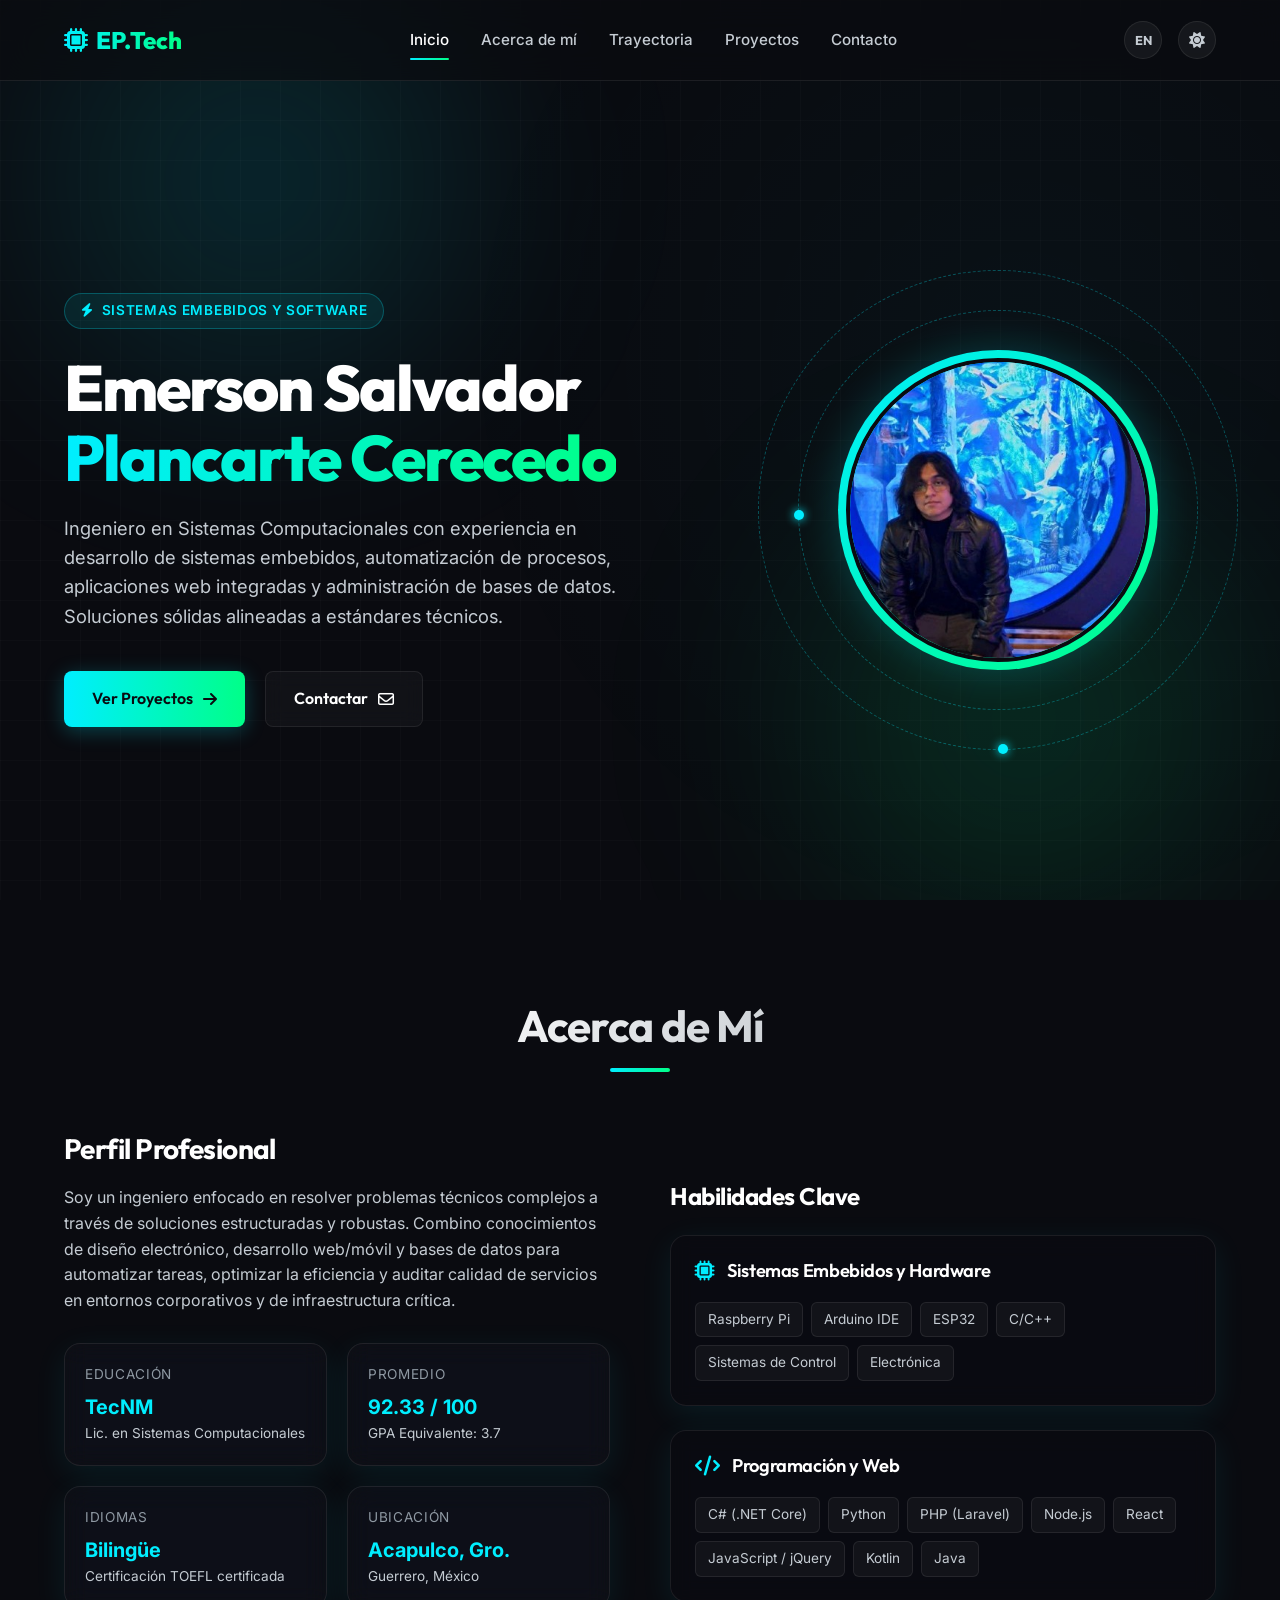
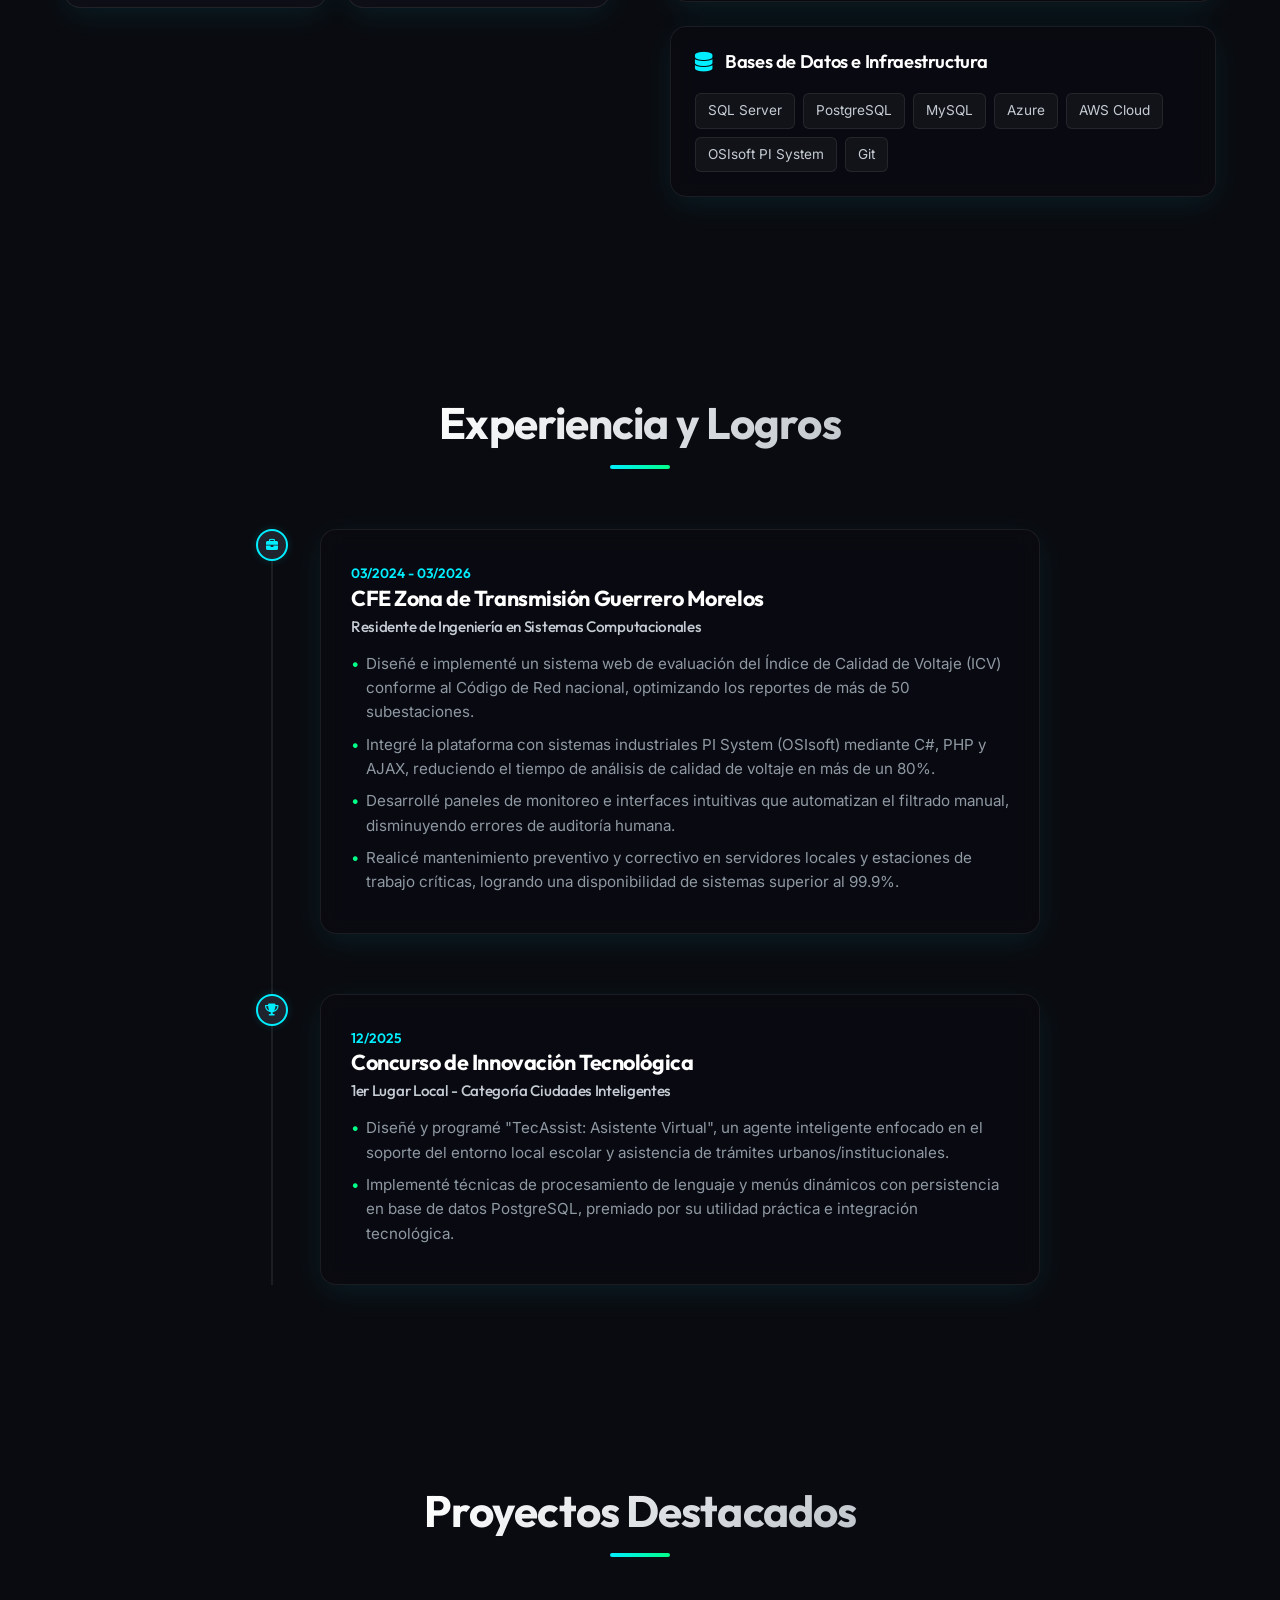
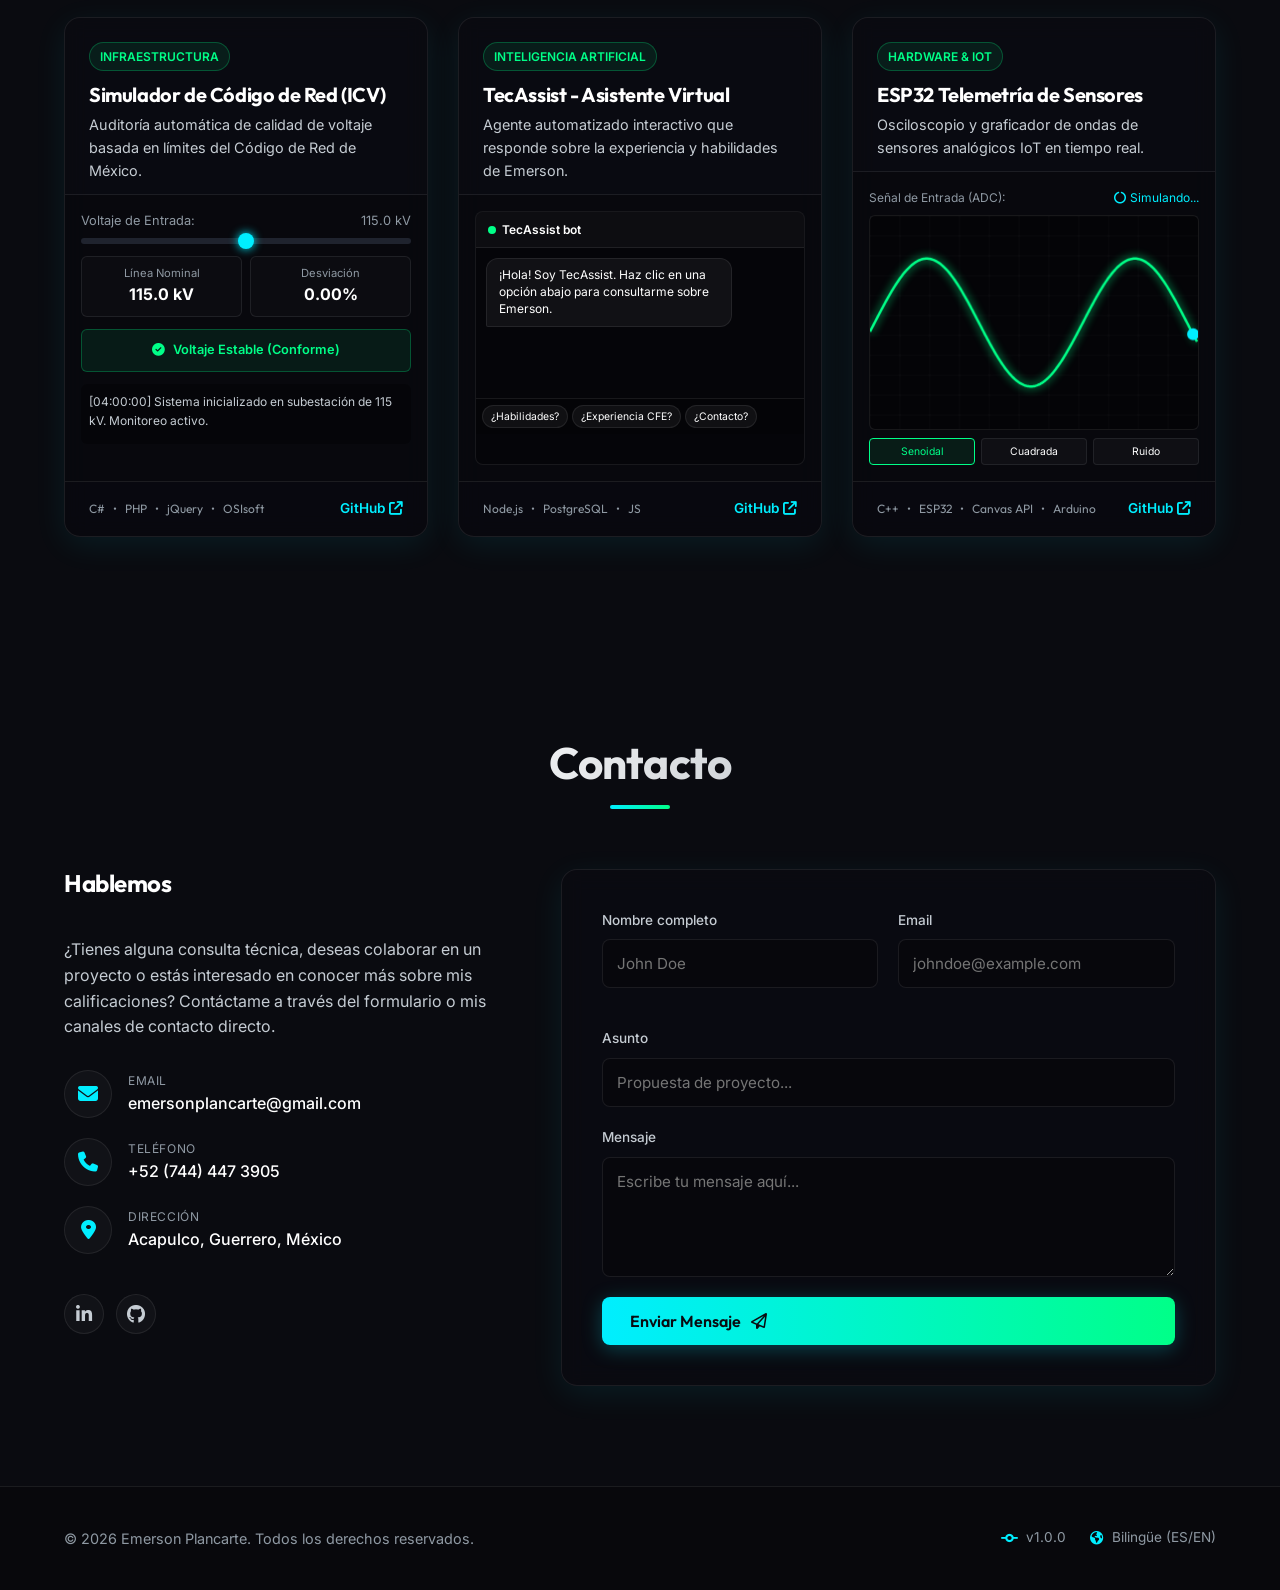
==== index.html @ 91cf7719 "Initial commit via Netlify [skip ci]" ====
<!DOCTYPE html>
<html lang="es" data-theme="dark">
<head>
  <meta charset="UTF-8">
  <meta name="viewport" content="width=device-width, initial-scale=1.0">
  <meta name="description" content="Portafolio Profesional de Emerson Salvador Plancarte Cerecedo - Ingeniero en Sistemas Computacionales y Especialista en Sistemas Embebidos y Desarrollo de Software.">
  <title>Emerson Plancarte | Ingeniero de Software y Sistemas Embebidos</title>
  
  <!-- CSS Stylesheets -->
  <link rel="stylesheet" href="style.css">
  
  <!-- FontAwesome Icons -->
  <link rel="stylesheet" href="https://cdnjs.cloudflare.com/ajax/libs/font-awesome/6.4.0/css/all.min.css">
</head>
<body>

  <!-- Ambient backgrounds -->
  <div class="bg-grid-overlay"></div>
  <div class="bg-ambient-glow"></div>

  <!-- Header Navigation -->
  <header class="header">
    <div class="container nav-container">
      <a href="#" class="logo">
        <i class="fa-solid fa-microchip"></i>
        <span>EP.Tech</span>
      </a>
      
      <nav class="nav-menu" id="navMenu">
        <a href="#hero" class="nav-link active" data-translate-key="nav_home">Inicio</a>
        <a href="#about" class="nav-link" data-translate-key="nav_about">Acerca de mí</a>
        <a href="#experience" class="nav-link" data-translate-key="nav_experience">Trayectoria</a>
        <a href="#portfolio" class="nav-link" data-translate-key="nav_portfolio">Proyectos</a>
        <a href="#contact" class="nav-link" data-translate-key="nav_contact">Contacto</a>
      </nav>
      
      <div class="nav-actions">
        <button class="lang-btn" id="langToggle" title="Cambiar Idioma">EN</button>
        <button class="theme-btn" id="themeToggle" title="Cambiar Tema">
          <i class="fa-solid fa-sun"></i>
        </button>
        <div class="menu-toggle" id="menuToggle">
          <i class="fa-solid fa-bars"></i>
        </div>
      </div>
    </div>
  </header>

  <!-- Hero Section -->
  <section class="hero" id="hero">
    <div class="container">
      <div class="hero-grid">
        <div class="hero-info reveal">
          <div class="hero-tag">
            <i class="fa-solid fa-bolt"></i>
            <span data-translate-key="hero_tag">Sistemas Embebidos y Software</span>
          </div>
          <h1 class="hero-title">
            <span data-translate-key="hero_title_1">Diseñando Soluciones</span><br>
            <span class="accent-text" data-translate-key="hero_title_2">Tecnológicas de Calidad</span>
          </h1>
          <p class="hero-description" data-translate-key="hero_desc">
            Ingeniero en Sistemas Computacionales con experiencia en desarrollo de sistemas embebidos, automatización de procesos, aplicaciones web integradas y administración de bases de datos. Soluciones sólidas alineadas a estándares técnicos.
          </p>
          <div class="hero-buttons">
            <a href="#portfolio" class="btn btn-primary">
              <span data-translate-key="btn_portfolio">Ver Proyectos</span>
              <i class="fa-solid fa-arrow-right"></i>
            </a>
            <a href="#contact" class="btn btn-secondary">
              <span data-translate-key="btn_contact">Contactar</span>
              <i class="fa-regular fa-envelope"></i>
            </a>
          </div>
        </div>
        
        <div class="hero-graphic reveal">
          <div class="orbit-ring orbit-ring-1">
            <div class="orbit-node node-1"></div>
          </div>
          <div class="orbit-ring orbit-ring-2">
            <div class="orbit-node node-2"></div>
          </div>
          <div class="avatar-frame">
            <img src="assets/engineer_avatar.png" alt="Emerson Salvador Plancarte Cerecedo" class="avatar-img">
          </div>
        </div>
      </div>
    </div>
  </section>

  <!-- About Me Section -->
  <section class="section" id="about">
    <div class="container">
      <h2 class="section-title reveal" data-translate-key="about_title">Acerca de Mí</h2>
      
      <div class="about-grid">
        <div class="reveal">
          <h3 class="about-intro-title" data-translate-key="about_intro">Perfil Profesional</h3>
          <p class="about-intro-text" data-translate-key="about_desc">
            Soy un ingeniero enfocado en resolver problemas técnicos complejos a través de soluciones estructuradas y robustas. Combino conocimientos de diseño electrónico, desarrollo web/móvil y bases de datos para automatizar tareas, optimizar la eficiencia y auditar calidad de servicios en entornos corporativos y de infraestructura crítica.
          </p>
          
          <div class="credentials-grid">
            <div class="credential-card glass-card">
              <div class="credential-title" data-translate-key="cred_lbl_edu">Educación</div>
              <div class="credential-value">TecNM</div>
              <div class="credential-subtitle" data-translate-key="cred_edu_sub">Lic. en Sistemas Computacionales</div>
            </div>
            
            <div class="credential-card glass-card">
              <div class="credential-title" data-translate-key="cred_lbl_gpa">Promedio</div>
              <div class="credential-value">92.33 / 100</div>
              <div class="credential-subtitle" data-translate-key="cred_gpa_sub">GPA Equivalente: 3.7</div>
            </div>
            
            <div class="credential-card glass-card">
              <div class="credential-title" data-translate-key="cred_lbl_lang">Idiomas</div>
              <div class="credential-value" data-translate-key="cred_lang_val">Bilingüe</div>
              <div class="credential-subtitle" data-translate-key="cred_lang_sub">Certificación TOEFL certificada</div>
            </div>
            
            <div class="credential-card glass-card">
              <div class="credential-title" data-translate-key="cred_lbl_loc">Ubicación</div>
              <div class="credential-value">Acapulco, Gro.</div>
              <div class="credential-subtitle" data-translate-key="cred_loc_sub">Guerrero, México</div>
            </div>
          </div>
        </div>
        
        <div class="reveal skills-container">
          <h3 class="skills-title" data-translate-key="skills_header">Habilidades Clave</h3>
          <div class="skills-category-group">
            
            <!-- Skill Card 1: Hardware & Embedded -->
            <div class="skills-card glass-card">
              <div class="skills-card-header">
                <i class="fa-solid fa-microchip"></i>
                <h4 class="skills-card-title" data-translate-key="skills_cat_embedded">Sistemas Embebidos y Hardware</h4>
              </div>
              <div class="skills-list">
                <span class="skills-tag">Raspberry Pi</span>
                <span class="skills-tag">Arduino IDE</span>
                <span class="skills-tag">ESP32</span>
                <span class="skills-tag">C/C++</span>
                <span class="skills-tag">Sistemas de Control</span>
                <span class="skills-tag">Electrónica</span>
              </div>
            </div>

            <!-- Skill Card 2: Software & Web Development -->
            <div class="skills-card glass-card">
              <div class="skills-card-header">
                <i class="fa-solid fa-code"></i>
                <h4 class="skills-card-title" data-translate-key="skills_cat_software">Programación y Web</h4>
              </div>
              <div class="skills-list">
                <span class="skills-tag">C# (.NET Core)</span>
                <span class="skills-tag">Python</span>
                <span class="skills-tag">PHP (Laravel)</span>
                <span class="skills-tag">Node.js</span>
                <span class="skills-tag">React</span>
                <span class="skills-tag">JavaScript / jQuery</span>
                <span class="skills-tag">Kotlin</span>
                <span class="skills-tag">Java</span>
              </div>
            </div>

            <!-- Skill Card 3: Databases & Cloud -->
            <div class="skills-card glass-card">
              <div class="skills-card-header">
                <i class="fa-solid fa-database"></i>
                <h4 class="skills-card-title" data-translate-key="skills_cat_data">Bases de Datos e Infraestructura</h4>
              </div>
              <div class="skills-list">
                <span class="skills-tag">SQL Server</span>
                <span class="skills-tag">PostgreSQL</span>
                <span class="skills-tag">MySQL</span>
                <span class="skills-tag">Azure</span>
                <span class="skills-tag">AWS Cloud</span>
                <span class="skills-tag">OSIsoft PI System</span>
                <span class="skills-tag">Git</span>
              </div>
            </div>

          </div>
        </div>
      </div>
    </div>
  </section>

  <!-- Experience & Achievements Section -->
  <section class="section" id="experience">
    <div class="container">
      <h2 class="section-title reveal" data-translate-key="experience_title">Experiencia y Logros</h2>
      
      <div class="timeline">
        
        <!-- Timeline Item 1: CFE Residence -->
        <div class="timeline-item reveal">
          <div class="timeline-badge">
            <i class="fa-solid fa-briefcase"></i>
          </div>
          <div class="timeline-card glass-card">
            <span class="timeline-date">03/2024 - 03/2026</span>
            <h3 class="timeline-title" data-translate-key="exp1_company">CFE Zona de Transmisión Guerrero Morelos</h3>
            <h4 class="timeline-subtitle" data-translate-key="exp1_role">Residente de Ingeniería en Sistemas Computacionales</h4>
            <ul class="timeline-desc">
              <li data-translate-key="exp1_point1">Diseñé e implementé un sistema web de evaluación del Índice de Calidad de Voltaje (ICV) conforme al Código de Red nacional, optimizando los reportes de más de 50 subestaciones.</li>
              <li data-translate-key="exp1_point2">Integré la plataforma con sistemas industriales PI System (OSIsoft) mediante C#, PHP y AJAX, reduciendo el tiempo de análisis de calidad de voltaje en más de un 80%.</li>
              <li data-translate-key="exp1_point3">Desarrollé paneles de monitoreo e interfaces intuitivas que automatizan el filtrado manual, disminuyendo errores de auditoría humana.</li>
              <li data-translate-key="exp1_point4">Realicé mantenimiento preventivo y correctivo en servidores locales y estaciones de trabajo críticas, logrando una disponibilidad de sistemas superior al 99.9%.</li>
            </ul>
          </div>
        </div>

        <!-- Timeline Item 2: Contest Award -->
        <div class="timeline-item reveal">
          <div class="timeline-badge">
            <i class="fa-solid fa-trophy"></i>
          </div>
          <div class="timeline-card glass-card">
            <span class="timeline-date">12/2025</span>
            <h3 class="timeline-title" data-translate-key="exp2_company">Concurso de Innovación Tecnológica</h3>
            <h4 class="timeline-subtitle" data-translate-key="exp2_role">1er Lugar Local - Categoría Ciudades Inteligentes</h4>
            <ul class="timeline-desc">
              <li data-translate-key="exp2_point1">Diseñé y programé "TecAssist: Asistente Virtual", un agente inteligente enfocado en el soporte del entorno local escolar y asistencia de trámites urbanos/institucionales.</li>
              <li data-translate-key="exp2_point2">Implementé técnicas de procesamiento de lenguaje y menús dinámicos con persistencia en base de datos PostgreSQL, premiado por su utilidad práctica e integración tecnológica.</li>
            </ul>
          </div>
        </div>
        
      </div>
    </div>
  </section>

  <!-- Portfolio Section -->
  <section class="section" id="portfolio">
    <div class="container">
      <h2 class="section-title reveal" data-translate-key="portfolio_title">Proyectos Destacados</h2>
      
      <div class="portfolio-grid">
        
        <!-- Project 1: ICV Analyzer Simulator -->
        <div class="portfolio-card glass-card reveal">
          <div class="portfolio-card-header">
            <span class="portfolio-badge" data-translate-key="port_badge_system">Infraestructura</span>
            <h3 class="portfolio-card-title" data-translate-key="port1_title">Simulador de Código de Red (ICV)</h3>
            <p class="portfolio-card-desc" data-translate-key="port1_desc">Auditoría automática de calidad de voltaje basada en límites del Código de Red de México.</p>
          </div>
          
          <div class="portfolio-demo-area">
            <!-- JS Widget 1 Inserted Here -->
            <div class="widget-icv">
              <div class="icv-slider-box">
                <div class="icv-slider-header">
                  <span data-translate-key="widget_icv_slider">Voltaje de Entrada:</span>
                  <span id="icvVoltageVal">115.0 kV</span>
                </div>
                <input type="range" min="95" max="135" value="115" step="0.5" class="icv-slider" id="icvVoltageSlider">
              </div>
              <div class="icv-metrics">
                <div class="icv-metric-box">
                  <div class="icv-metric-label" data-translate-key="widget_icv_lbl_nom">Línea Nominal</div>
                  <div class="icv-metric-value">115.0 kV</div>
                </div>
                <div class="icv-metric-box">
                  <div class="icv-metric-label" data-translate-key="widget_icv_lbl_dev">Desviación</div>
                  <div class="icv-metric-value" id="icvDevVal">0.00%</div>
                </div>
              </div>
              <div class="icv-status-indicator status-compliant" id="icvStatus">
                <i class="fa-solid fa-circle-check"></i>
                <span data-translate-key="widget_icv_status_ok">Voltaje Estable (Conforme)</span>
              </div>
              <div class="icv-violations-list" id="icvLog">
                [04:00:00] Sistema inicializado en subestación de 115 kV. Monitoreo activo.
              </div>
            </div>
          </div>
          
          <div class="portfolio-card-footer">
            <div class="portfolio-tech-list">
              <span>C#</span>
              <span>•</span>
              <span>PHP</span>
              <span>•</span>
              <span>jQuery</span>
              <span>•</span>
              <span>OSIsoft</span>
            </div>
            <a href="https://github.com/Emerson3101" target="_blank" class="portfolio-link">
              <span>GitHub</span>
              <i class="fa-solid fa-arrow-up-right-from-square"></i>
            </a>
          </div>
        </div>

        <!-- Project 2: TecAssist Chat Assistant -->
        <div class="portfolio-card glass-card reveal">
          <div class="portfolio-card-header">
            <span class="portfolio-badge" data-translate-key="port_badge_ai">Inteligencia Artificial</span>
            <h3 class="portfolio-card-title" data-translate-key="port2_title">TecAssist - Asistente Virtual</h3>
            <p class="portfolio-card-desc" data-translate-key="port2_desc">Agente automatizado interactivo que responde sobre la experiencia y habilidades de Emerson.</p>
          </div>
          
          <div class="portfolio-demo-area">
            <!-- JS Widget 2 Inserted Here -->
            <div class="widget-chat">
              <div class="chat-header">
                <div class="chat-dot"></div>
                <span>TecAssist bot</span>
              </div>
              <div class="chat-messages" id="chatMessages">
                <div class="chat-msg chat-msg-bot">
                  ¡Hola! Soy TecAssist. Haz clic en una opción abajo para consultarme sobre Emerson.
                </div>
              </div>
              <div class="chat-options">
                <button class="chat-option-btn" data-chat-action="skills" data-translate-key="widget_chat_opt1">¿Habilidades?</button>
                <button class="chat-option-btn" data-chat-action="experience" data-translate-key="widget_chat_opt2">¿Experiencia CFE?</button>
                <button class="chat-option-btn" data-chat-action="contact" data-translate-key="widget_chat_opt3">¿Contacto?</button>
              </div>
            </div>
          </div>
          
          <div class="portfolio-card-footer">
            <div class="portfolio-tech-list">
              <span>Node.js</span>
              <span>•</span>
              <span>PostgreSQL</span>
              <span>•</span>
              <span>JS</span>
            </div>
            <a href="https://github.com/Emerson3101" target="_blank" class="portfolio-link">
              <span>GitHub</span>
              <i class="fa-solid fa-arrow-up-right-from-square"></i>
            </a>
          </div>
        </div>

        <!-- Project 3: ESP32 IoT Live Telemetry -->
        <div class="portfolio-card glass-card reveal">
          <div class="portfolio-card-header">
            <span class="portfolio-badge" data-translate-key="port_badge_hardware">Hardware & IoT</span>
            <h3 class="portfolio-card-title" data-translate-key="port3_title">ESP32 Telemetría de Sensores</h3>
            <p class="portfolio-card-desc" data-translate-key="port3_desc">Osciloscopio y graficador de ondas de sensores analógicos IoT en tiempo real.</p>
          </div>
          
          <div class="portfolio-demo-area">
            <!-- JS Widget 3 Inserted Here -->
            <div class="widget-telemetry">
              <div class="telemetry-header">
                <span data-translate-key="widget_tele_sensor">Señal de Entrada (ADC):</span>
                <span class="telemetry-status scanning" id="telemetryStatus">
                  <i class="fa-solid fa-circle-notch fa-spin"></i>
                  <span data-translate-key="widget_tele_status">Simulando...</span>
                </span>
              </div>
              <div class="canvas-container">
                <canvas id="telemetryCanvas" class="telemetry-canvas"></canvas>
              </div>
              <div class="telemetry-controls">
                <button class="telemetry-btn active" data-wave="sine" data-translate-key="widget_tele_sine">Senoidal</button>
                <button class="telemetry-btn" data-wave="square" data-translate-key="widget_tele_square">Cuadrada</button>
                <button class="telemetry-btn" data-wave="random" data-translate-key="widget_tele_noisy">Ruido</button>
              </div>
            </div>
          </div>
          
          <div class="portfolio-card-footer">
            <div class="portfolio-tech-list">
              <span>C++</span>
              <span>•</span>
              <span>ESP32</span>
              <span>•</span>
              <span>Canvas API</span>
              <span>•</span>
              <span>Arduino</span>
            </div>
            <a href="https://github.com/Emerson3101" target="_blank" class="portfolio-link">
              <span>GitHub</span>
              <i class="fa-solid fa-arrow-up-right-from-square"></i>
            </a>
          </div>
        </div>

      </div>
    </div>
  </section>

  <!-- Contact Section -->
  <section class="section" id="contact">
    <div class="container">
      <h2 class="section-title reveal" data-translate-key="contact_title">Contacto</h2>
      
      <div class="contact-grid">
        <div class="contact-info reveal">
          <h3 class="contact-info-title" data-translate-key="contact_subtitle">Hablemos</h3>
          <p class="contact-info-text" data-translate-key="contact_desc">
            ¿Tienes alguna consulta técnica, deseas colaborar en un proyecto o estás interesado en conocer más sobre mis calificaciones? Contáctame a través del formulario o mis canales de contacto directo.
          </p>
          
          <div class="contact-details">
            <div class="contact-item">
              <div class="contact-icon">
                <i class="fa-solid fa-envelope"></i>
              </div>
              <div class="contact-content">
                <span class="contact-label">Email</span>
                <a href="mailto:emersonplancarte@gmail.com" class="contact-value">emersonplancarte@gmail.com</a>
              </div>
            </div>
            
            <div class="contact-item">
              <div class="contact-icon">
                <i class="fa-solid fa-phone"></i>
              </div>
              <div class="contact-content">
                <span class="contact-label" data-translate-key="contact_lbl_phone">Teléfono</span>
                <a href="tel:+527444473905" class="contact-value">+52 (744) 447 3905</a>
              </div>
            </div>

            <div class="contact-item">
              <div class="contact-icon">
                <i class="fa-solid fa-location-dot"></i>
              </div>
              <div class="contact-content">
                <span class="contact-label" data-translate-key="contact_lbl_address">Dirección</span>
                <span class="contact-value">Acapulco, Guerrero, México</span>
              </div>
            </div>
          </div>
          
          <div class="social-links">
            <a href="https://linkedin.com/in/emerson-plancarte" target="_blank" class="social-btn" title="LinkedIn">
              <i class="fa-brands fa-linkedin-in"></i>
            </a>
            <a href="https://github.com/Emerson3101" target="_blank" class="social-btn" title="GitHub">
              <i class="fa-brands fa-github"></i>
            </a>
          </div>
        </div>
        
        <form class="contact-form glass-card reveal" id="contactForm">
          <div class="form-alert" id="formAlert"></div>
          
          <div class="form-group-row">
            <div class="form-group">
              <label for="nameInput" class="form-label" data-translate-key="form_lbl_name">Nombre completo</label>
              <input type="text" id="nameInput" class="form-control" placeholder="John Doe" required>
            </div>
            <div class="form-group">
              <label for="emailInput" class="form-label">Email</label>
              <input type="email" id="emailInput" class="form-control" placeholder="johndoe@example.com" required>
            </div>
          </div>
          
          <div class="form-group">
            <label for="subjectInput" class="form-label" data-translate-key="form_lbl_subject">Asunto</label>
            <input type="text" id="subjectInput" class="form-control" placeholder="Propuesta de proyecto..." required>
          </div>
          
          <div class="form-group">
            <label for="messageInput" class="form-label" data-translate-key="form_lbl_msg">Mensaje</label>
            <textarea id="messageInput" class="form-control" placeholder="Escribe tu mensaje aquí..." required></textarea>
          </div>
          
          <button type="submit" class="btn btn-primary submit-btn">
            <span data-translate-key="form_btn_send">Enviar Mensaje</span>
            <i class="fa-regular fa-paper-plane"></i>
          </button>
        </form>
      </div>
    </div>
  </section>

  <!-- Footer Section -->
  <footer class="footer">
    <div class="container footer-container">
      <div class="footer-copy">
        &copy; 2026 Emerson Plancarte. <span data-translate-key="footer_rights">Todos los derechos reservados.</span>
      </div>
      <div class="footer-stats">
        <div class="footer-stat-item">
          <i class="fa-solid fa-code-commit"></i>
          <span>v1.0.0</span>
        </div>
        <div class="footer-stat-item">
          <i class="fa-solid fa-earth-americas"></i>
          <span data-translate-key="footer_lang">Bilingüe (ES/EN)</span>
        </div>
      </div>
    </div>
  </footer>

  <!-- Core JavaScript -->
  <script src="app.js"></script>
</body>
</html>
---- style.css ----
/*
 * Emerson Plancarte - CSS Design System
 * Dark Cybernetic / Glassmorphism Aesthetic
 */

@import url('https://fonts.googleapis.com/css2?family=Inter:wght@300;400;500;600&family=Outfit:wght@400;500;600;700;800&display=swap');

:root {
  /* HSL Tailored Color Palette */
  --bg-base: hsl(224, 25%, 5%);
  --bg-surface: hsl(224, 22%, 10%);
  --bg-surface-elevated: hsl(224, 20%, 15%);
  
  --primary: hsl(184, 100%, 50%);       /* Electric Cyber Cyan */
  --primary-glow: hsla(184, 100%, 50%, 0.15);
  --secondary: hsl(152, 100%, 50%);     /* Electric Mint Green */
  --secondary-glow: hsla(152, 100%, 50%, 0.15);
  
  --accent: hsl(270, 100%, 60%);        /* Purple Cyber Accent */
  
  --text-primary: hsl(0, 0%, 100%);
  --text-secondary: hsl(210, 14%, 80%);
  --text-muted: hsl(210, 10%, 60%);
  
  --border-glass: hsla(0, 0%, 100%, 0.08);
  --bg-glass: hsla(224, 25%, 5%, 0.7);
  --bg-glass-hover: hsla(224, 25%, 8%, 0.85);
  --shadow-glow: 0 8px 32px 0 rgba(0, 240, 255, 0.08);
  
  --font-heading: 'Outfit', -apple-system, BlinkMacSystemFont, "Segoe UI", Roboto, sans-serif;
  --font-body: 'Inter', -apple-system, BlinkMacSystemFont, "Segoe UI", Roboto, sans-serif;
  
  --transition-fast: 0.2s ease;
  --transition-medium: 0.4s cubic-bezier(0.16, 1, 0.3, 1);
  --transition-slow: 0.8s cubic-bezier(0.16, 1, 0.3, 1);
  
  --border-radius-sm: 8px;
  --border-radius-md: 16px;
  --border-radius-lg: 24px;
}

/* Light Theme overrides (Optional switch) */
[data-theme="light"] {
  --bg-base: hsl(220, 20%, 96%);
  --bg-surface: hsl(0, 0%, 100%);
  --bg-surface-elevated: hsl(220, 20%, 90%);
  
  --primary: hsl(190, 100%, 42%);
  --primary-glow: rgba(0, 168, 204, 0.1);
  --secondary: hsl(150, 100%, 35%);
  --secondary-glow: rgba(0, 204, 126, 0.1);
  
  --text-primary: hsl(224, 25%, 12%);
  --text-secondary: hsl(224, 15%, 30%);
  --text-muted: hsl(224, 10%, 50%);
  
  --border-glass: rgba(0, 0, 0, 0.08);
  --bg-glass: rgba(255, 255, 255, 0.75);
  --bg-glass-hover: rgba(255, 255, 255, 0.9);
  --shadow-glow: 0 8px 32px 0 rgba(0, 168, 204, 0.08);
}

/* Base Reset */
*, *::before, *::after {
  box-sizing: border-box;
  margin: 0;
  padding: 0;
}

html {
  scroll-behavior: smooth;
  font-size: 16px;
  background-color: var(--bg-base);
  color: var(--text-primary);
  font-family: var(--font-body);
  overflow-x: hidden;
}

body {
  min-height: 100vh;
  position: relative;
  line-height: 1.6;
}

h1, h2, h3, h4, h5, h6 {
  font-family: var(--font-heading);
  font-weight: 700;
  line-height: 1.2;
  letter-spacing: -0.02em;
}

a {
  color: inherit;
  text-decoration: none;
  transition: var(--transition-fast);
}

ul {
  list-style: none;
}

button, input, textarea, select {
  font-family: inherit;
  font-size: inherit;
  background: none;
  border: none;
  outline: none;
  color: inherit;
}

/* Custom Scrollbar */
::-webkit-scrollbar {
  width: 10px;
}
::-webkit-scrollbar-track {
  background: var(--bg-base);
}
::-webkit-scrollbar-thumb {
  background: var(--bg-surface-elevated);
  border: 2px solid var(--bg-base);
  border-radius: 5px;
}
::-webkit-scrollbar-thumb:hover {
  background: var(--primary);
}

/* Background Particle & Grid Overlay */
.bg-grid-overlay {
  position: fixed;
  top: 0;
  left: 0;
  width: 100%;
  height: 100%;
  z-index: -2;
  background-image: 
    linear-gradient(to right, rgba(255, 255, 255, 0.02) 1px, transparent 1px),
    linear-gradient(to bottom, rgba(255, 255, 255, 0.02) 1px, transparent 1px);
  background-size: 40px 40px;
  pointer-events: none;
}

.bg-ambient-glow {
  position: fixed;
  top: 0;
  left: 0;
  width: 100%;
  height: 100%;
  z-index: -3;
  overflow: hidden;
  pointer-events: none;
}

.bg-ambient-glow::before {
  content: "";
  position: absolute;
  top: -10%;
  left: -10%;
  width: 60%;
  height: 60%;
  background: radial-gradient(circle, var(--primary-glow) 0%, transparent 70%);
  filter: blur(80px);
  animation: pulse-glow 15s infinite alternate ease-in-out;
}

.bg-ambient-glow::after {
  content: "";
  position: absolute;
  bottom: -10%;
  right: -10%;
  width: 60%;
  height: 60%;
  background: radial-gradient(circle, var(--secondary-glow) 0%, transparent 70%);
  filter: blur(80px);
  animation: pulse-glow 20s infinite alternate-reverse ease-in-out;
}

/* Global Reusable Styles */
.container {
  width: 100%;
  max-width: 1200px;
  margin: 0 auto;
  padding: 0 24px;
}

.section {
  padding: 100px 0;
  position: relative;
}

.section-title {
  font-size: clamp(2rem, 4vw, 2.75rem);
  text-align: center;
  margin-bottom: 60px;
  position: relative;
  background: linear-gradient(135deg, var(--text-primary) 30%, var(--text-muted) 100%);
  -webkit-background-clip: text;
  -webkit-text-fill-color: transparent;
}

.section-title::after {
  content: "";
  display: block;
  width: 60px;
  height: 4px;
  background: linear-gradient(90deg, var(--primary), var(--secondary));
  border-radius: 2px;
  margin: 15px auto 0;
}

/* Buttons */
.btn {
  display: inline-flex;
  align-items: center;
  gap: 10px;
  padding: 14px 28px;
  border-radius: var(--border-radius-sm);
  font-weight: 600;
  cursor: pointer;
  transition: all var(--transition-fast);
  font-family: var(--font-heading);
}

.btn-primary {
  background: linear-gradient(90deg, var(--primary), var(--secondary));
  color: hsl(224, 25%, 5%);
  box-shadow: 0 4px 20px hsla(184, 100%, 50%, 0.25);
}

.btn-primary:hover {
  transform: translateY(-2px);
  box-shadow: 0 6px 24px hsla(184, 100%, 50%, 0.4);
}

.btn-secondary {
  background: rgba(255, 255, 255, 0.03);
  border: 1px solid var(--border-glass);
  color: var(--text-primary);
  backdrop-filter: blur(10px);
}

.btn-secondary:hover {
  background: rgba(255, 255, 255, 0.08);
  border-color: var(--primary);
  transform: translateY(-2px);
}

/* Glass Card */
.glass-card {
  background: var(--bg-glass);
  border: 1px solid var(--border-glass);
  border-radius: var(--border-radius-md);
  box-shadow: var(--shadow-glow);
  backdrop-filter: blur(12px) saturate(180%);
  -webkit-backdrop-filter: blur(12px) saturate(180%);
  transition: border-color var(--transition-medium), transform var(--transition-medium), box-shadow var(--transition-medium);
}

.glass-card:hover {
  border-color: rgba(0, 240, 255, 0.25);
  box-shadow: 0 12px 40px 0 rgba(0, 240, 255, 0.15);
  transform: translateY(-4px);
}

/* Header & Navigation */
.header {
  position: fixed;
  top: 0;
  left: 0;
  width: 100%;
  z-index: 100;
  background: rgba(11, 12, 16, 0.7);
  backdrop-filter: blur(16px);
  -webkit-backdrop-filter: blur(16px);
  border-bottom: 1px solid var(--border-glass);
  transition: background var(--transition-fast), padding var(--transition-fast);
}

.header.scrolled {
  padding: 10px 0;
  background: rgba(11, 12, 16, 0.9);
}

.nav-container {
  display: flex;
  justify-content: space-between;
  align-items: center;
  height: 80px;
}

.logo {
  font-family: var(--font-heading);
  font-size: 1.5rem;
  font-weight: 800;
  background: linear-gradient(90deg, var(--primary), var(--secondary));
  -webkit-background-clip: text;
  -webkit-text-fill-color: transparent;
  display: flex;
  align-items: center;
  gap: 8px;
}

.nav-menu {
  display: flex;
  align-items: center;
  gap: 32px;
}

.nav-link {
  font-size: 0.95rem;
  font-weight: 500;
  color: var(--text-secondary);
  position: relative;
  padding: 8px 0;
}

.nav-link::after {
  content: "";
  position: absolute;
  bottom: 0;
  left: 0;
  width: 0;
  height: 2px;
  background: linear-gradient(90deg, var(--primary), var(--secondary));
  transition: width var(--transition-fast);
  border-radius: 2px;
}

.nav-link:hover, .nav-link.active {
  color: var(--text-primary);
}

.nav-link:hover::after, .nav-link.active::after {
  width: 100%;
}

.nav-actions {
  display: flex;
  align-items: center;
  gap: 16px;
}

.lang-btn, .theme-btn {
  background: rgba(255, 255, 255, 0.05);
  border: 1px solid var(--border-glass);
  width: 38px;
  height: 38px;
  border-radius: 50%;
  display: flex;
  align-items: center;
  justify-content: center;
  cursor: pointer;
  color: var(--text-secondary);
  transition: all var(--transition-fast);
}

.lang-btn {
  font-family: var(--font-heading);
  font-size: 0.8rem;
  font-weight: 700;
  letter-spacing: 0.05em;
  padding-left: 2px; /* Visual alignment */
}

.lang-btn:hover, .theme-btn:hover {
  background: rgba(255, 255, 255, 0.1);
  color: var(--primary);
  border-color: var(--primary);
}

.menu-toggle {
  display: none;
  font-size: 1.5rem;
  cursor: pointer;
  color: var(--text-primary);
}

/* Hero Section */
.hero {
  min-height: 100vh;
  display: flex;
  align-items: center;
  padding-top: 120px;
  position: relative;
  overflow: hidden;
  background: radial-gradient(circle at 80% 40%, rgba(0, 240, 255, 0.03) 0%, transparent 50%),
              url('assets/tech_hero_bg.png') no-repeat center center / cover;
}

.hero-grid {
  display: grid;
  grid-template-columns: 1.2fr 0.8fr;
  gap: 60px;
  align-items: center;
}

.hero-tag {
  display: inline-flex;
  align-items: center;
  gap: 8px;
  background: hsla(184, 100%, 50%, 0.08);
  border: 1px solid hsla(184, 100%, 50%, 0.25);
  color: var(--primary);
  padding: 6px 16px;
  border-radius: 30px;
  font-size: 0.85rem;
  font-weight: 600;
  letter-spacing: 0.05em;
  text-transform: uppercase;
  margin-bottom: 24px;
}

.hero-tag i {
  animation: pulse-glow 2s infinite ease-in-out;
}

.hero-title {
  font-size: clamp(2.5rem, 5vw, 4.5rem);
  font-weight: 800;
  line-height: 1.1;
  margin-bottom: 20px;
  letter-spacing: -0.03em;
}

.hero-title span.accent-text {
  background: linear-gradient(90deg, var(--primary), var(--secondary));
  -webkit-background-clip: text;
  -webkit-text-fill-color: transparent;
}

.hero-description {
  font-size: clamp(1rem, 2vw, 1.15rem);
  color: var(--text-secondary);
  margin-bottom: 40px;
  max-width: 600px;
}

.hero-buttons {
  display: flex;
  gap: 20px;
}

.hero-graphic {
  position: relative;
  display: flex;
  justify-content: center;
  align-items: center;
}

.avatar-frame {
  position: relative;
  width: 320px;
  height: 320px;
  border-radius: 50%;
  padding: 8px;
  background: linear-gradient(135deg, var(--primary), var(--secondary));
  box-shadow: 0 0 40px hsla(184, 100%, 50%, 0.2);
  animation: float 6s infinite ease-in-out;
}

.avatar-img {
  width: 100%;
  height: 100%;
  border-radius: 50%;
  object-fit: cover;
  background: var(--bg-surface);
  border: 4px solid var(--bg-base);
}

.orbit-ring {
  position: absolute;
  border: 1px dashed rgba(0, 240, 255, 0.3);
  border-radius: 50%;
  animation: rotate 20s linear infinite;
  pointer-events: none;
}

.orbit-ring-1 {
  width: 400px;
  height: 400px;
}

.orbit-ring-2 {
  width: 480px;
  height: 480px;
  animation-duration: 30s;
  animation-direction: reverse;
}

.orbit-node {
  position: absolute;
  width: 10px;
  height: 10px;
  background: var(--primary);
  border-radius: 50%;
  box-shadow: 0 0 10px var(--primary);
}

.node-1 { top: 50%; left: -5px; }
.node-2 { bottom: -5px; left: 50%; }

/* About Me / Timeline & Credentials */
.about-grid {
  display: grid;
  grid-template-columns: 1fr 1fr;
  gap: 60px;
}

.about-intro-title {
  font-size: 1.75rem;
  margin-bottom: 20px;
  color: var(--text-primary);
}

.about-intro-text {
  color: var(--text-secondary);
  margin-bottom: 24px;
}

.credentials-grid {
  display: grid;
  grid-template-columns: 1fr 1fr;
  gap: 20px;
  margin-top: 30px;
}

.credential-card {
  padding: 20px;
  border-radius: var(--border-radius-md);
  border: 1px solid var(--border-glass);
  background: rgba(255, 255, 255, 0.02);
}

.credential-title {
  font-size: 0.85rem;
  color: var(--text-muted);
  text-transform: uppercase;
  letter-spacing: 0.05em;
  margin-bottom: 5px;
}

.credential-value {
  font-size: 1.25rem;
  font-weight: 700;
  color: var(--primary);
}

.credential-subtitle {
  font-size: 0.85rem;
  color: var(--text-secondary);
}

/* Skills Tree / Categories */
.skills-container {
  margin-top: 50px;
}

.skills-title {
  font-size: 1.5rem;
  margin-bottom: 24px;
}

.skills-category-group {
  display: grid;
  grid-template-columns: repeat(auto-fit, minmax(280px, 1fr));
  gap: 24px;
}

.skills-card {
  padding: 24px;
}

.skills-card-header {
  display: flex;
  align-items: center;
  gap: 12px;
  margin-bottom: 20px;
}

.skills-card-header i {
  font-size: 1.25rem;
  color: var(--primary);
}

.skills-card-title {
  font-size: 1.15rem;
  font-weight: 600;
}

.skills-list {
  display: flex;
  flex-wrap: wrap;
  gap: 8px;
}

.skills-tag {
  background: rgba(255, 255, 255, 0.04);
  border: 1px solid var(--border-glass);
  color: var(--text-secondary);
  padding: 6px 12px;
  border-radius: 6px;
  font-size: 0.85rem;
  transition: all var(--transition-fast);
}

.skills-tag:hover {
  background: rgba(0, 240, 255, 0.08);
  border-color: var(--primary);
  color: var(--primary);
}

/* Experience / Achievements */
.timeline {
  max-width: 800px;
  margin: 0 auto;
  position: relative;
}

.timeline::before {
  content: "";
  position: absolute;
  left: 31px;
  top: 0;
  height: 100%;
  width: 2px;
  background: var(--border-glass);
}

.timeline-item {
  position: relative;
  padding-left: 80px;
  margin-bottom: 60px;
}

.timeline-item:last-child {
  margin-bottom: 0;
}

.timeline-badge {
  position: absolute;
  left: 16px;
  top: 0;
  width: 32px;
  height: 32px;
  border-radius: 50%;
  background: var(--bg-surface-elevated);
  border: 2px solid var(--primary);
  box-shadow: 0 0 10px var(--primary-glow);
  display: flex;
  align-items: center;
  justify-content: center;
  z-index: 2;
}

.timeline-badge i {
  font-size: 0.75rem;
  color: var(--primary);
}

.timeline-card {
  padding: 30px;
}

.timeline-date {
  font-size: 0.85rem;
  color: var(--primary);
  font-family: var(--font-heading);
  font-weight: 600;
  margin-bottom: 8px;
}

.timeline-title {
  font-size: 1.35rem;
  margin-bottom: 6px;
}

.timeline-subtitle {
  font-size: 0.95rem;
  color: var(--text-secondary);
  margin-bottom: 16px;
  font-weight: 500;
}

.timeline-desc {
  color: var(--text-muted);
  font-size: 0.95rem;
}

.timeline-desc li {
  margin-bottom: 8px;
  position: relative;
  padding-left: 15px;
}

.timeline-desc li::before {
  content: "•";
  position: absolute;
  left: 0;
  color: var(--secondary);
}

/* Portfolio Section / Grid */
.portfolio-grid {
  display: grid;
  grid-template-columns: repeat(auto-fit, minmax(320px, 1fr));
  gap: 30px;
  margin-top: 40px;
}

.portfolio-card {
  display: flex;
  flex-direction: column;
  height: 520px;
  overflow: hidden;
}

.portfolio-card-header {
  padding: 24px 24px 12px;
  border-bottom: 1px solid var(--border-glass);
}

.portfolio-badge {
  display: inline-block;
  background: rgba(0, 255, 135, 0.08);
  border: 1px solid rgba(0, 255, 135, 0.25);
  color: var(--secondary);
  padding: 4px 10px;
  border-radius: 30px;
  font-size: 0.75rem;
  font-weight: 600;
  text-transform: uppercase;
  margin-bottom: 12px;
}

.portfolio-card-title {
  font-size: 1.25rem;
  margin-bottom: 6px;
}

.portfolio-card-desc {
  font-size: 0.9rem;
  color: var(--text-secondary);
}

/* Portfolio Simulator Workspace Area */
.portfolio-demo-area {
  flex-grow: 1;
  background: rgba(0, 0, 0, 0.2);
  position: relative;
  overflow: hidden;
  display: flex;
  flex-direction: column;
  justify-content: center;
  align-items: center;
  padding: 16px;
  border-bottom: 1px solid var(--border-glass);
}

.portfolio-card-footer {
  padding: 16px 24px;
  display: flex;
  justify-content: space-between;
  align-items: center;
  background: rgba(0, 0, 0, 0.1);
}

.portfolio-tech-list {
  display: flex;
  gap: 8px;
}

.portfolio-tech-list span {
  font-size: 0.75rem;
  color: var(--text-muted);
  font-family: var(--font-heading);
}

.portfolio-link {
  font-size: 0.85rem;
  font-weight: 600;
  color: var(--primary);
  display: flex;
  align-items: center;
  gap: 4px;
}

.portfolio-link:hover {
  color: var(--secondary);
}

/* --- Interactive Widget 1: ICV Analyzer Simulator --- */
.widget-icv {
  width: 100%;
  height: 100%;
  display: flex;
  flex-direction: column;
  gap: 12px;
}

.icv-slider-box {
  display: flex;
  flex-direction: column;
  gap: 6px;
}

.icv-slider-header {
  display: flex;
  justify-content: space-between;
  font-size: 0.8rem;
  color: var(--text-muted);
}

.icv-slider {
  -webkit-appearance: none;
  width: 100%;
  height: 6px;
  border-radius: 3px;
  background: var(--bg-surface-elevated);
  outline: none;
}

.icv-slider::-webkit-slider-thumb {
  -webkit-appearance: none;
  width: 16px;
  height: 16px;
  border-radius: 50%;
  background: var(--primary);
  cursor: pointer;
  box-shadow: 0 0 10px var(--primary);
}

.icv-metrics {
  display: grid;
  grid-template-columns: 1fr 1fr;
  gap: 8px;
}

.icv-metric-box {
  background: rgba(255, 255, 255, 0.02);
  border: 1px solid var(--border-glass);
  padding: 8px;
  border-radius: 6px;
  text-align: center;
}

.icv-metric-label {
  font-size: 0.7rem;
  color: var(--text-muted);
}

.icv-metric-value {
  font-size: 1rem;
  font-weight: 700;
  color: var(--text-primary);
}

.icv-status-indicator {
  padding: 10px;
  border-radius: 6px;
  text-align: center;
  font-size: 0.8rem;
  font-weight: 600;
  display: flex;
  align-items: center;
  justify-content: center;
  gap: 8px;
  transition: all var(--transition-fast);
}

.status-compliant {
  background: rgba(0, 255, 135, 0.08);
  border: 1px solid rgba(0, 255, 135, 0.25);
  color: var(--secondary);
}

.status-violation {
  background: rgba(255, 51, 102, 0.08);
  border: 1px solid rgba(255, 51, 102, 0.25);
  color: hsl(345, 100%, 60%);
}

.icv-violations-list {
  font-size: 0.75rem;
  color: var(--text-secondary);
  background: rgba(0, 0, 0, 0.3);
  padding: 8px;
  border-radius: 6px;
  height: 60px;
  overflow-y: auto;
}

/* --- Interactive Widget 2: TecAssist Chat Bot --- */
.widget-chat {
  width: 100%;
  height: 100%;
  display: flex;
  flex-direction: column;
  background: rgba(0, 0, 0, 0.3);
  border-radius: 8px;
  border: 1px solid var(--border-glass);
  overflow: hidden;
}

.chat-header {
  background: rgba(255, 255, 255, 0.03);
  padding: 8px 12px;
  font-size: 0.75rem;
  font-weight: 600;
  display: flex;
  align-items: center;
  gap: 6px;
  border-bottom: 1px solid var(--border-glass);
}

.chat-dot {
  width: 8px;
  height: 8px;
  border-radius: 50%;
  background: var(--secondary);
  animation: pulse-glow 1.5s infinite ease-in-out;
}

.chat-messages {
  flex-grow: 1;
  padding: 10px;
  overflow-y: auto;
  display: flex;
  flex-direction: column;
  gap: 8px;
  max-height: 150px;
}

.chat-msg {
  max-width: 80%;
  padding: 8px 12px;
  border-radius: 12px;
  font-size: 0.75rem;
  line-height: 1.4;
  word-wrap: break-word;
}

.chat-msg-bot {
  background: rgba(255, 255, 255, 0.05);
  align-self: flex-start;
  border-bottom-left-radius: 2px;
  border: 1px solid var(--border-glass);
}

.chat-msg-user {
  background: linear-gradient(90deg, var(--primary), var(--secondary));
  color: hsl(224, 25%, 5%);
  align-self: flex-end;
  border-bottom-right-radius: 2px;
}

.chat-options {
  display: flex;
  gap: 4px;
  padding: 6px;
  overflow-x: auto;
  border-top: 1px solid var(--border-glass);
  background: rgba(0, 0, 0, 0.2);
}

.chat-option-btn {
  background: rgba(255, 255, 255, 0.05);
  border: 1px solid var(--border-glass);
  padding: 4px 8px;
  border-radius: 20px;
  font-size: 0.65rem;
  white-space: nowrap;
  cursor: pointer;
  transition: all var(--transition-fast);
}

.chat-option-btn:hover {
  background: rgba(0, 240, 255, 0.08);
  border-color: var(--primary);
  color: var(--primary);
}

/* --- Interactive Widget 3: ESP32 IoT Graph --- */
.widget-telemetry {
  width: 100%;
  height: 100%;
  display: flex;
  flex-direction: column;
  gap: 8px;
}

.telemetry-header {
  display: flex;
  justify-content: space-between;
  font-size: 0.75rem;
  color: var(--text-muted);
}

.telemetry-status {
  display: flex;
  align-items: center;
  gap: 4px;
  color: var(--secondary);
}

.telemetry-status.scanning {
  color: var(--primary);
}

.canvas-container {
  flex-grow: 1;
  background: rgba(0, 0, 0, 0.4);
  border-radius: 6px;
  border: 1px solid var(--border-glass);
  position: relative;
  min-height: 120px;
}

.telemetry-canvas {
  width: 100%;
  height: 100%;
  display: block;
}

.telemetry-controls {
  display: grid;
  grid-template-columns: 1fr 1fr 1fr;
  gap: 6px;
}

.telemetry-btn {
  background: rgba(255, 255, 255, 0.03);
  border: 1px solid var(--border-glass);
  padding: 6px;
  border-radius: 4px;
  font-size: 0.65rem;
  text-align: center;
  cursor: pointer;
  transition: all var(--transition-fast);
}

.telemetry-btn:hover, .telemetry-btn.active {
  background: rgba(0, 255, 135, 0.08);
  border-color: var(--secondary);
  color: var(--secondary);
}

/* Contact Section & Form */
.contact-grid {
  display: grid;
  grid-template-columns: 0.8fr 1.2fr;
  gap: 60px;
}

.contact-info {
  display: flex;
  flex-direction: column;
  gap: 30px;
}

.contact-info-title {
  font-size: 1.5rem;
  margin-bottom: 10px;
}

.contact-info-text {
  color: var(--text-secondary);
}

.contact-details {
  display: flex;
  flex-direction: column;
  gap: 20px;
}

.contact-item {
  display: flex;
  align-items: center;
  gap: 16px;
}

.contact-icon {
  width: 48px;
  height: 48px;
  border-radius: 50%;
  background: rgba(255, 255, 255, 0.03);
  border: 1px solid var(--border-glass);
  display: flex;
  align-items: center;
  justify-content: center;
  color: var(--primary);
  font-size: 1.25rem;
  transition: all var(--transition-fast);
}

.contact-item:hover .contact-icon {
  background: rgba(0, 240, 255, 0.08);
  border-color: var(--primary);
  box-shadow: 0 0 12px var(--primary-glow);
}

.contact-content {
  display: flex;
  flex-direction: column;
}

.contact-label {
  font-size: 0.75rem;
  color: var(--text-muted);
  text-transform: uppercase;
  letter-spacing: 0.05em;
}

.contact-value {
  font-size: 1rem;
  color: var(--text-primary);
  font-weight: 500;
}

.social-links {
  display: flex;
  gap: 12px;
  margin-top: 10px;
}

.social-btn {
  width: 40px;
  height: 40px;
  border-radius: 50%;
  background: rgba(255, 255, 255, 0.03);
  border: 1px solid var(--border-glass);
  display: flex;
  align-items: center;
  justify-content: center;
  font-size: 1.15rem;
  color: var(--text-secondary);
  transition: all var(--transition-fast);
}

.social-btn:hover {
  background: rgba(0, 240, 255, 0.08);
  border-color: var(--primary);
  color: var(--primary);
  transform: translateY(-2px);
}

/* Contact Form Grid */
.contact-form {
  padding: 40px;
}

.form-group-row {
  display: grid;
  grid-template-columns: 1fr 1fr;
  gap: 20px;
  margin-bottom: 20px;
}

.form-group {
  display: flex;
  flex-direction: column;
  gap: 8px;
  margin-bottom: 20px;
}

.form-label {
  font-size: 0.85rem;
  color: var(--text-secondary);
  font-weight: 500;
}

.form-control {
  background: rgba(0, 0, 0, 0.2);
  border: 1px solid var(--border-glass);
  padding: 14px;
  border-radius: var(--border-radius-sm);
  color: var(--text-primary);
  font-size: 0.95rem;
  transition: all var(--transition-fast);
}

.form-control:focus {
  border-color: var(--primary);
  box-shadow: 0 0 10px var(--primary-glow);
  background: rgba(0, 0, 0, 0.3);
}

textarea.form-control {
  resize: vertical;
  min-height: 120px;
}

.submit-btn {
  width: 100%;
}

.form-alert {
  padding: 12px;
  border-radius: var(--border-radius-sm);
  font-size: 0.85rem;
  margin-bottom: 20px;
  display: none;
  font-weight: 500;
}

.form-alert.success {
  background: rgba(0, 255, 135, 0.08);
  border: 1px solid rgba(0, 255, 135, 0.25);
  color: var(--secondary);
}

/* Footer Section */
.footer {
  padding: 40px 0;
  border-top: 1px solid var(--border-glass);
  background: rgba(0, 0, 0, 0.2);
}

.footer-container {
  display: flex;
  justify-content: space-between;
  align-items: center;
}

.footer-copy {
  font-size: 0.9rem;
  color: var(--text-muted);
}

.footer-stats {
  display: flex;
  gap: 24px;
}

.footer-stat-item {
  display: flex;
  align-items: center;
  gap: 8px;
  font-size: 0.85rem;
  color: var(--text-muted);
}

.footer-stat-item i {
  color: var(--primary);
}

/* Keyframe Animations */
@keyframes float {
  0% { transform: translateY(0px); }
  50% { transform: translateY(-12px); }
  100% { transform: translateY(0px); }
}

@keyframes rotate {
  from { transform: rotate(0deg); }
  to { transform: rotate(360deg); }
}

@keyframes pulse-glow {
  0% { transform: scale(1); opacity: 0.6; box-shadow: 0 0 0 0 var(--primary-glow); }
  50% { transform: scale(1.05); opacity: 1; box-shadow: 0 0 15px 5px var(--primary-glow); }
  100% { transform: scale(1); opacity: 0.6; box-shadow: 0 0 0 0 var(--primary-glow); }
}

/* Scroll Animation Hooks (Added dynamically by JS) */
.reveal {
  opacity: 0;
  transform: translateY(30px);
  transition: opacity var(--transition-slow), transform var(--transition-slow);
}

.reveal.active {
  opacity: 1;
  transform: translateY(0);
}

/* Responsive Adaptations */
@media (max-width: 992px) {
  .hero-grid {
    grid-template-columns: 1fr;
    gap: 40px;
    text-align: center;
  }
  
  .hero-description {
    margin: 0 auto 40px;
  }
  
  .hero-buttons {
    justify-content: center;
  }
  
  .hero-graphic {
    order: -1;
  }
  
  .about-grid {
    grid-template-columns: 1fr;
    gap: 40px;
  }
  
  .contact-grid {
    grid-template-columns: 1fr;
    gap: 40px;
  }
  
  .form-group-row {
    grid-template-columns: 1fr;
    gap: 0;
  }
}

@media (max-width: 768px) {
  .menu-toggle {
    display: block;
  }
  
  .nav-menu {
    position: fixed;
    top: 80px;
    left: -100%;
    width: 100%;
    height: calc(100vh - 80px);
    background: var(--bg-surface);
    flex-direction: column;
    padding: 40px 0;
    gap: 24px;
    transition: left var(--transition-medium);
    border-top: 1px solid var(--border-glass);
    z-index: 99;
  }
  
  .nav-menu.active {
    left: 0;
  }
  
  .timeline::before {
    left: 20px;
  }
  
  .timeline-item {
    padding-left: 50px;
  }
  
  .timeline-badge {
    left: 5px;
  }
  
  .footer-container {
    flex-direction: column;
    gap: 20px;
    text-align: center;
  }
}
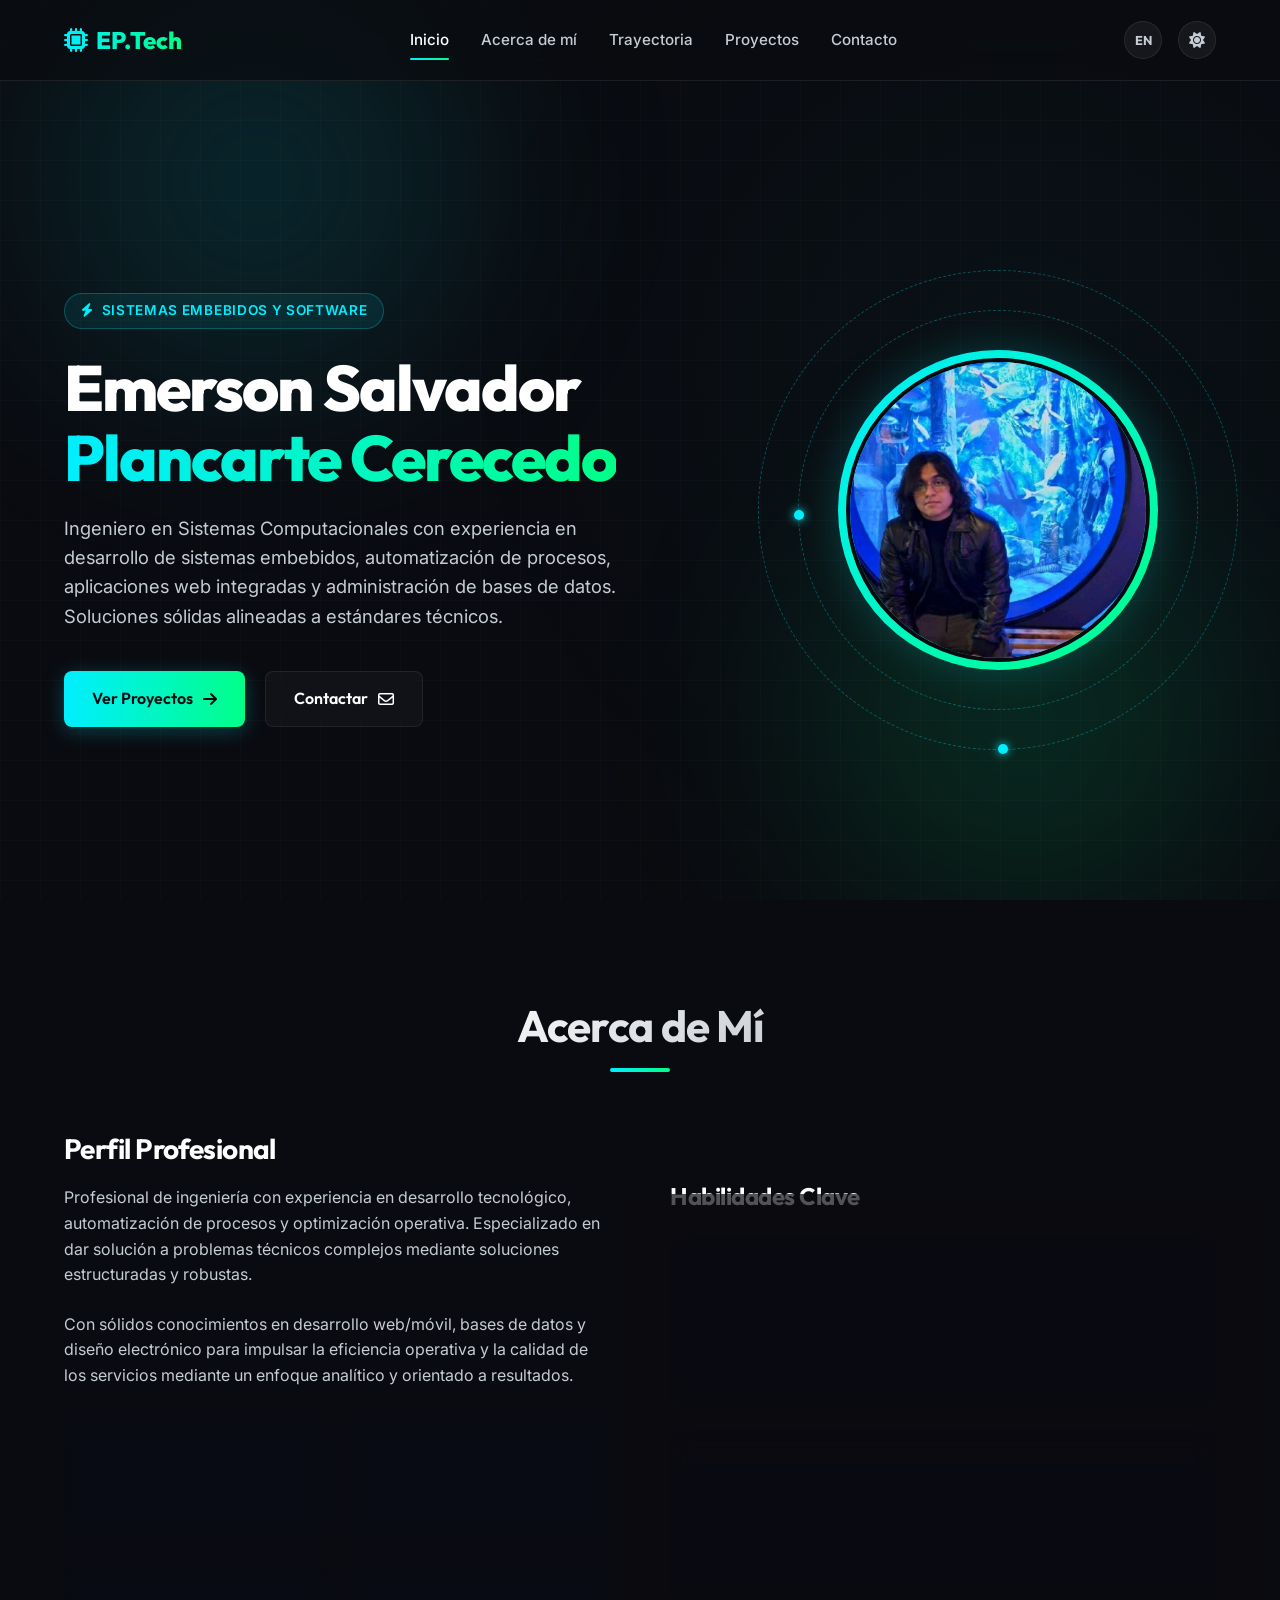
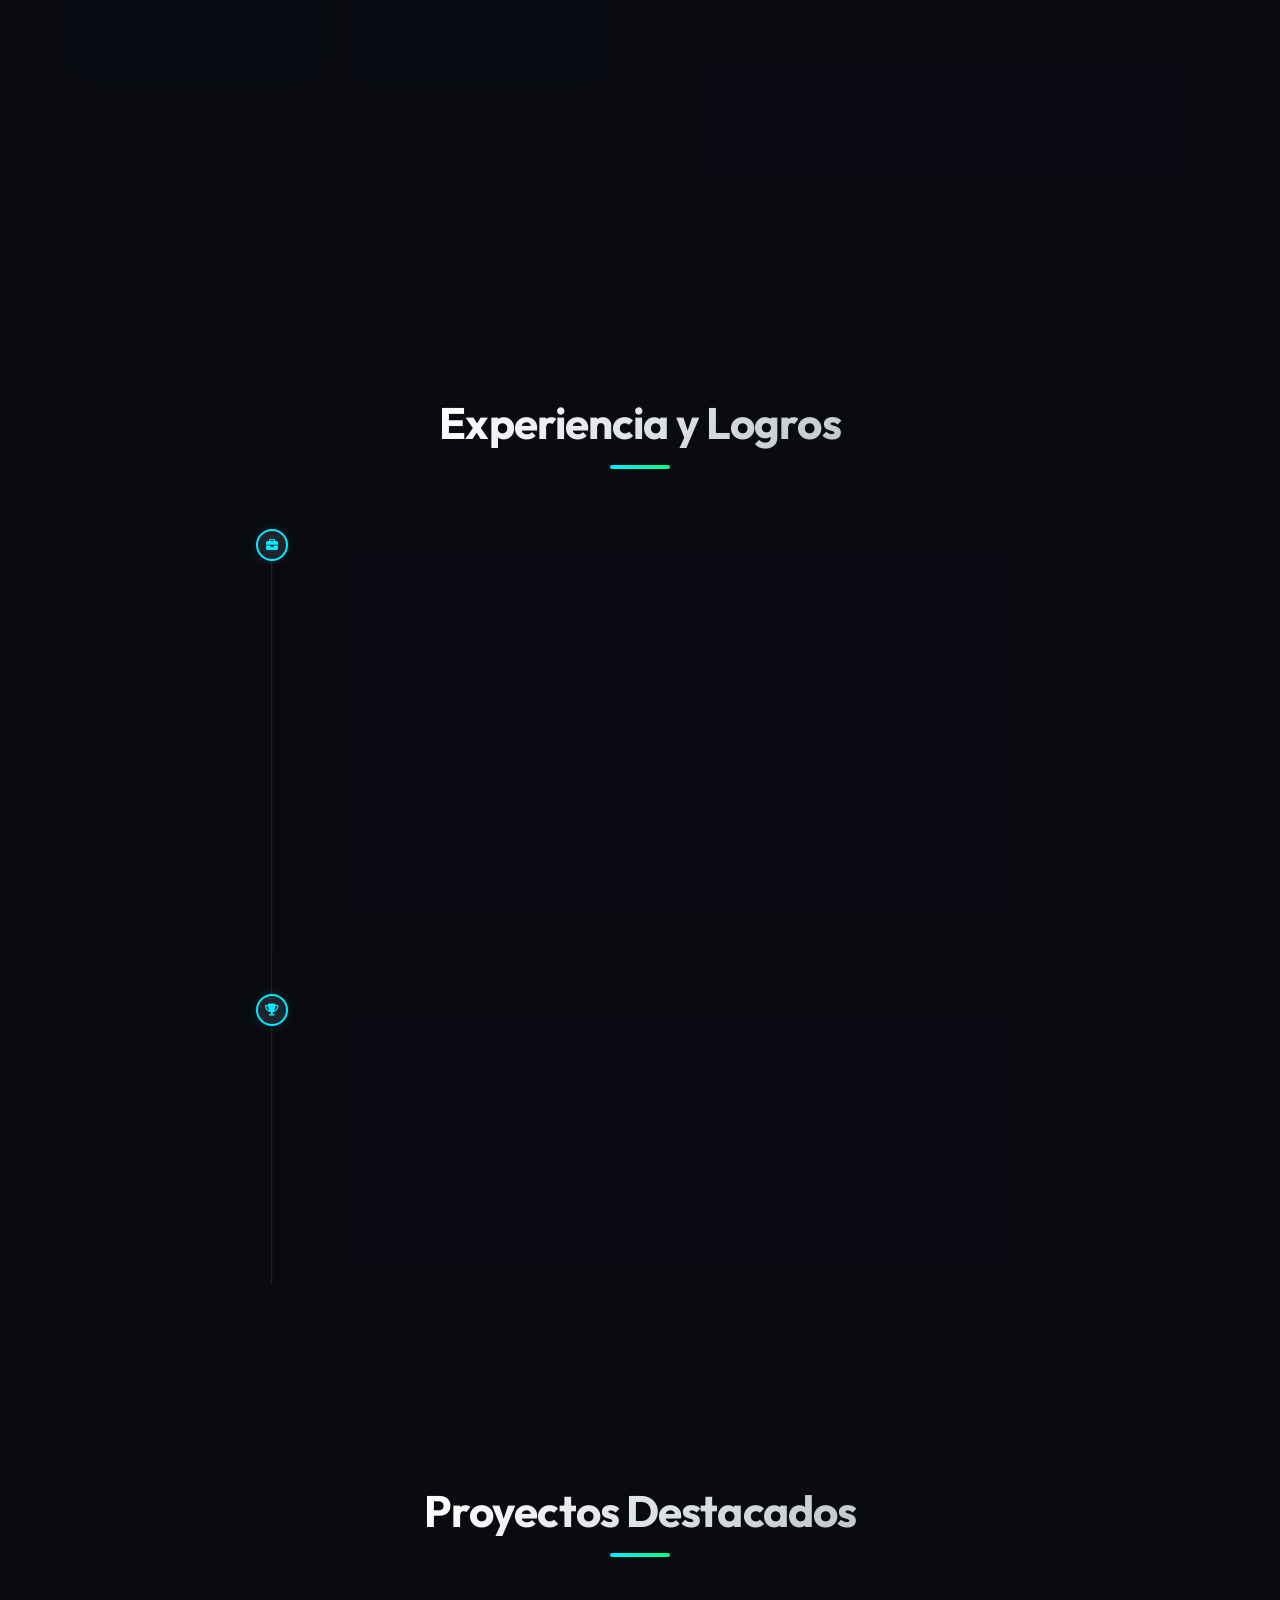
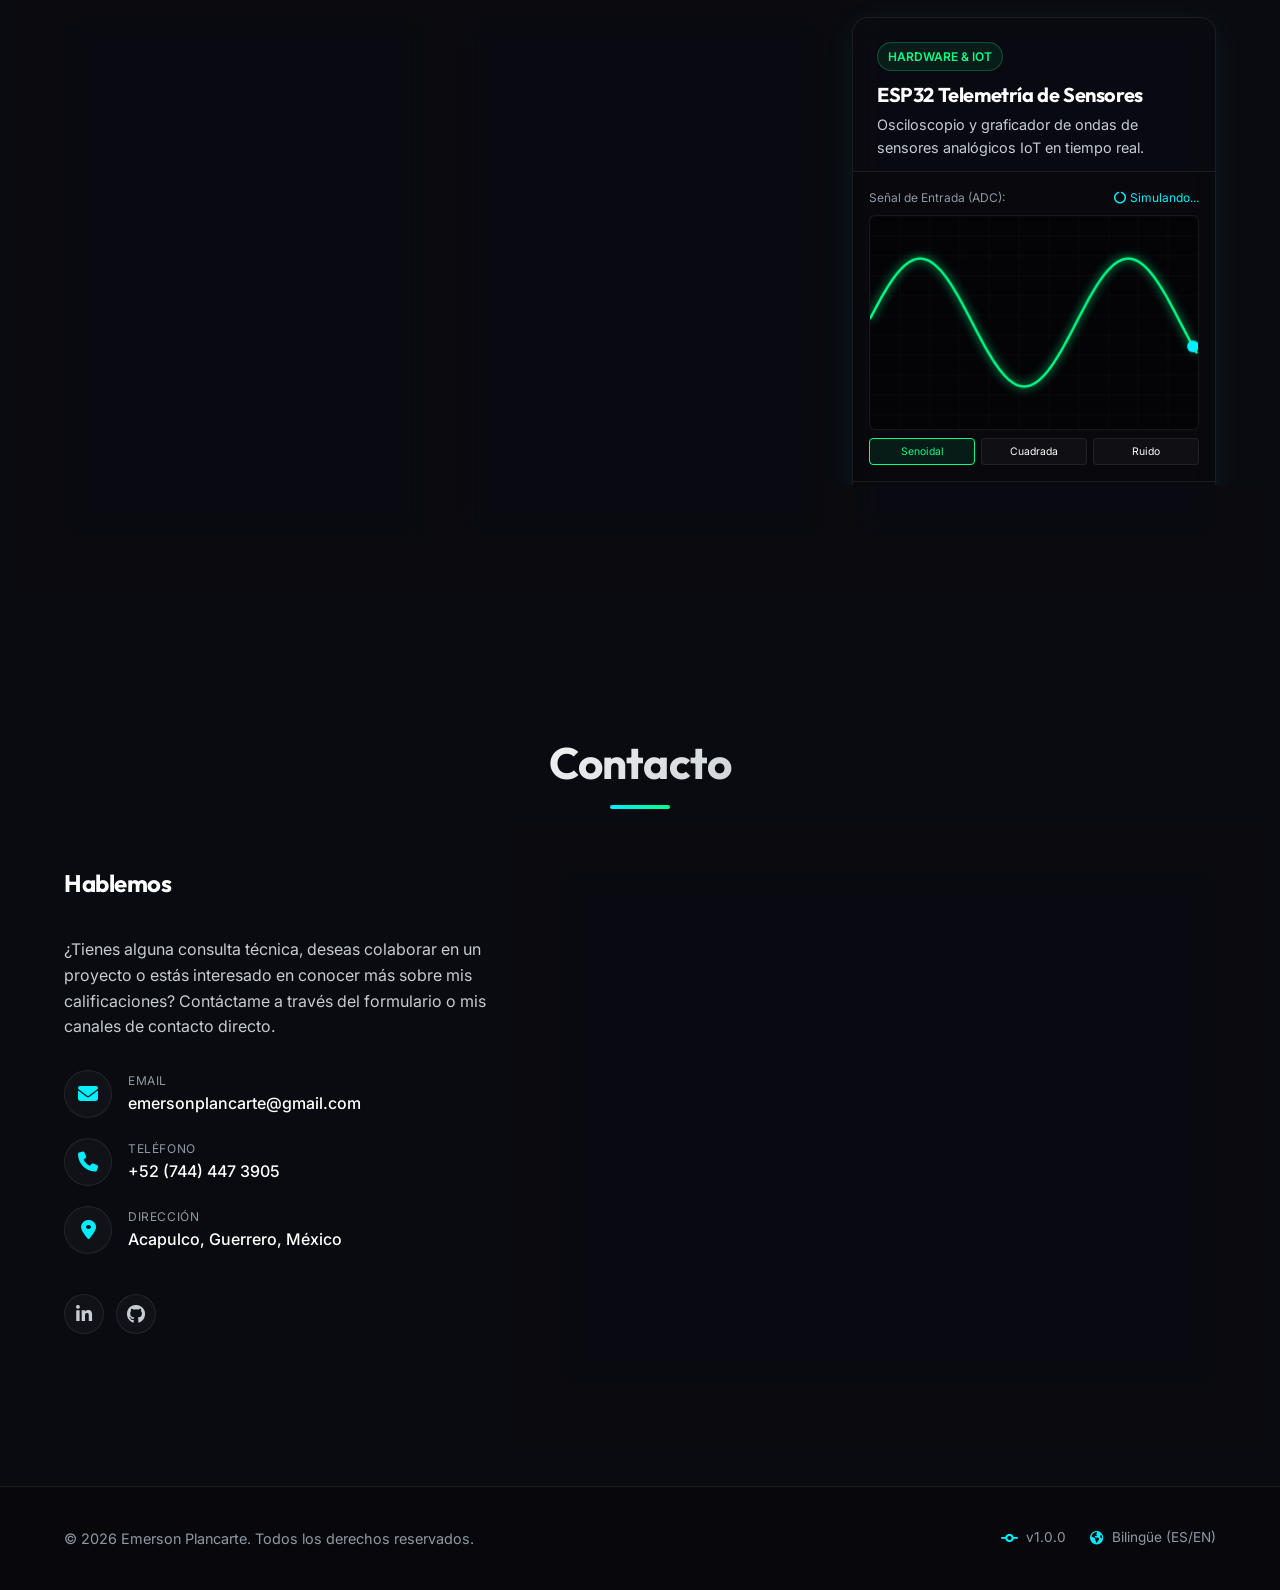
==== commit de313e9c: "Add files via upload" ====
--- a/index.html
+++ b/index.html
@@ -1,17 +1,20 @@
 <!DOCTYPE html>
 <html lang="es" data-theme="dark">
+
 <head>
   <meta charset="UTF-8">
   <meta name="viewport" content="width=device-width, initial-scale=1.0">
-  <meta name="description" content="Portafolio Profesional de Emerson Salvador Plancarte Cerecedo - Ingeniero en Sistemas Computacionales y Especialista en Sistemas Embebidos y Desarrollo de Software.">
+  <meta name="description"
+    content="Portafolio Profesional de Emerson Salvador Plancarte Cerecedo - Ingeniero en Sistemas Computacionales y Especialista en Sistemas Embebidos y Desarrollo de Software.">
   <title>Emerson Plancarte | Ingeniero de Software y Sistemas Embebidos</title>
-  
+
   <!-- CSS Stylesheets -->
   <link rel="stylesheet" href="style.css">
-  
+
   <!-- FontAwesome Icons -->
   <link rel="stylesheet" href="https://cdnjs.cloudflare.com/ajax/libs/font-awesome/6.4.0/css/all.min.css">
 </head>
+
 <body>
 
   <!-- Ambient backgrounds -->
@@ -25,7 +28,7 @@
         <i class="fa-solid fa-microchip"></i>
         <span>EP.Tech</span>
       </a>
-      
+
       <nav class="nav-menu" id="navMenu">
         <a href="#hero" class="nav-link active" data-translate-key="nav_home">Inicio</a>
         <a href="#about" class="nav-link" data-translate-key="nav_about">Acerca de mí</a>
@@ -33,7 +36,7 @@
         <a href="#portfolio" class="nav-link" data-translate-key="nav_portfolio">Proyectos</a>
         <a href="#contact" class="nav-link" data-translate-key="nav_contact">Contacto</a>
       </nav>
-      
+
       <div class="nav-actions">
         <button class="lang-btn" id="langToggle" title="Cambiar Idioma">EN</button>
         <button class="theme-btn" id="themeToggle" title="Cambiar Tema">
@@ -60,7 +63,9 @@
             <span class="accent-text" data-translate-key="hero_title_2">Tecnológicas de Calidad</span>
           </h1>
           <p class="hero-description" data-translate-key="hero_desc">
-            Ingeniero en Sistemas Computacionales con experiencia en desarrollo de sistemas embebidos, automatización de procesos, aplicaciones web integradas y administración de bases de datos. Soluciones sólidas alineadas a estándares técnicos.
+            Ingeniero en Sistemas Computacionales con experiencia en desarrollo de sistemas embebidos, automatización de
+            procesos, aplicaciones web integradas y administración de bases de datos. Soluciones sólidas alineadas a
+            estándares técnicos.
           </p>
           <div class="hero-buttons">
             <a href="#portfolio" class="btn btn-primary">
@@ -73,7 +78,7 @@
             </a>
           </div>
         </div>
-        
+
         <div class="hero-graphic reveal">
           <div class="orbit-ring orbit-ring-1">
             <div class="orbit-node node-1"></div>
@@ -93,33 +98,39 @@
   <section class="section" id="about">
     <div class="container">
       <h2 class="section-title reveal" data-translate-key="about_title">Acerca de Mí</h2>
-      
+
       <div class="about-grid">
         <div class="reveal">
           <h3 class="about-intro-title" data-translate-key="about_intro">Perfil Profesional</h3>
           <p class="about-intro-text" data-translate-key="about_desc">
-            Soy un ingeniero enfocado en resolver problemas técnicos complejos a través de soluciones estructuradas y robustas. Combino conocimientos de diseño electrónico, desarrollo web/móvil y bases de datos para automatizar tareas, optimizar la eficiencia y auditar calidad de servicios en entornos corporativos y de infraestructura crítica.
+            Profesional de ingeniería con experiencia en desarrollo tecnológico, automatización de procesos y
+            optimización operativa. Especializado en dar solución a problemas técnicos complejos mediante soluciones
+            estructuradas y robustas.
           </p>
-          
+          <p class="about-intro-text" data-translate-key="about_desc2">
+            Con sólidos conocimientos en desarrollo web/móvil, bases de datos y diseño electrónico para impulsar la
+            eficiencia operativa y la calidad de los servicios mediante un enfoque analítico y orientado a resultados.
+          </p>
+
           <div class="credentials-grid">
             <div class="credential-card glass-card">
               <div class="credential-title" data-translate-key="cred_lbl_edu">Educación</div>
               <div class="credential-value">TecNM</div>
               <div class="credential-subtitle" data-translate-key="cred_edu_sub">Lic. en Sistemas Computacionales</div>
             </div>
-            
+
             <div class="credential-card glass-card">
               <div class="credential-title" data-translate-key="cred_lbl_gpa">Promedio</div>
               <div class="credential-value">92.33 / 100</div>
               <div class="credential-subtitle" data-translate-key="cred_gpa_sub">GPA Equivalente: 3.7</div>
             </div>
-            
+
             <div class="credential-card glass-card">
               <div class="credential-title" data-translate-key="cred_lbl_lang">Idiomas</div>
               <div class="credential-value" data-translate-key="cred_lang_val">Bilingüe</div>
               <div class="credential-subtitle" data-translate-key="cred_lang_sub">Certificación TOEFL certificada</div>
             </div>
-            
+
             <div class="credential-card glass-card">
               <div class="credential-title" data-translate-key="cred_lbl_loc">Ubicación</div>
               <div class="credential-value">Acapulco, Gro.</div>
@@ -127,16 +138,17 @@
             </div>
           </div>
         </div>
-        
+
         <div class="reveal skills-container">
           <h3 class="skills-title" data-translate-key="skills_header">Habilidades Clave</h3>
           <div class="skills-category-group">
-            
+
             <!-- Skill Card 1: Hardware & Embedded -->
             <div class="skills-card glass-card">
               <div class="skills-card-header">
                 <i class="fa-solid fa-microchip"></i>
-                <h4 class="skills-card-title" data-translate-key="skills_cat_embedded">Sistemas Embebidos y Hardware</h4>
+                <h4 class="skills-card-title" data-translate-key="skills_cat_embedded">Sistemas Embebidos y Hardware
+                </h4>
               </div>
               <div class="skills-list">
                 <span class="skills-tag">Raspberry Pi</span>
@@ -193,9 +205,9 @@
   <section class="section" id="experience">
     <div class="container">
       <h2 class="section-title reveal" data-translate-key="experience_title">Experiencia y Logros</h2>
-      
+
       <div class="timeline">
-        
+
         <!-- Timeline Item 1: CFE Residence -->
         <div class="timeline-item reveal">
           <div class="timeline-badge">
@@ -204,12 +216,18 @@
           <div class="timeline-card glass-card">
             <span class="timeline-date">03/2024 - 03/2026</span>
             <h3 class="timeline-title" data-translate-key="exp1_company">CFE Zona de Transmisión Guerrero Morelos</h3>
-            <h4 class="timeline-subtitle" data-translate-key="exp1_role">Residente de Ingeniería en Sistemas Computacionales</h4>
+            <h4 class="timeline-subtitle" data-translate-key="exp1_role">Residente de Ingeniería en Sistemas
+              Computacionales</h4>
             <ul class="timeline-desc">
-              <li data-translate-key="exp1_point1">Diseñé e implementé un sistema web de evaluación del Índice de Calidad de Voltaje (ICV) conforme al Código de Red nacional, optimizando los reportes de más de 50 subestaciones.</li>
-              <li data-translate-key="exp1_point2">Integré la plataforma con sistemas industriales PI System (OSIsoft) mediante C#, PHP y AJAX, reduciendo el tiempo de análisis de calidad de voltaje en más de un 80%.</li>
-              <li data-translate-key="exp1_point3">Desarrollé paneles de monitoreo e interfaces intuitivas que automatizan el filtrado manual, disminuyendo errores de auditoría humana.</li>
-              <li data-translate-key="exp1_point4">Realicé mantenimiento preventivo y correctivo en servidores locales y estaciones de trabajo críticas, logrando una disponibilidad de sistemas superior al 99.9%.</li>
+              <li data-translate-key="exp1_point1">Diseñé e implementé un sistema web de evaluación del Índice de
+                Calidad de Voltaje (ICV) conforme al Código de Red nacional, optimizando los reportes de más de 50
+                subestaciones.</li>
+              <li data-translate-key="exp1_point2">Integré la plataforma con sistemas industriales PI Saystem (OSIsoft)
+                mediante C#, PHP y AJAX, reduciendo el tiempo de análisis de calidad de voltaje en más de un 80%.</li>
+              <li data-translate-key="exp1_point3">Desarrollé paneles de monitoreo e interfaces intuitivas que
+                automatizan el filtrado manual, disminuyendo errores de auditoría humana.</li>
+              <li data-translate-key="exp1_point4">Realicé mantenimiento preventivo y correctivo en servidores locales y
+                estaciones de trabajo críticas, logrando una disponibilidad de sistemas superior al 99.9%.</li>
             </ul>
           </div>
         </div>
@@ -222,14 +240,19 @@
           <div class="timeline-card glass-card">
             <span class="timeline-date">12/2025</span>
             <h3 class="timeline-title" data-translate-key="exp2_company">Concurso de Innovación Tecnológica</h3>
-            <h4 class="timeline-subtitle" data-translate-key="exp2_role">1er Lugar Local - Categoría Ciudades Inteligentes</h4>
+            <h4 class="timeline-subtitle" data-translate-key="exp2_role">1er Lugar Local - Categoría Ciudades
+              Inteligentes</h4>
             <ul class="timeline-desc">
-              <li data-translate-key="exp2_point1">Diseñé y programé "TecAssist: Asistente Virtual", un agente inteligente enfocado en el soporte del entorno local escolar y asistencia de trámites urbanos/institucionales.</li>
-              <li data-translate-key="exp2_point2">Implementé técnicas de procesamiento de lenguaje y menús dinámicos con persistencia en base de datos PostgreSQL, premiado por su utilidad práctica e integración tecnológica.</li>
+              <li data-translate-key="exp2_point1">Diseñé y programé "TecAssist: Asistente Virtual", un agente
+                inteligente enfocado en el soporte del entorno local escolar y asistencia de trámites
+                urbanos/institucionales.</li>
+              <li data-translate-key="exp2_point2">Implementé técnicas de procesamiento de lenguaje y menús dinámicos
+                con persistencia en base de datos PostgreSQL, premiado por su utilidad práctica e integración
+                tecnológica.</li>
             </ul>
           </div>
         </div>
-        
+
       </div>
     </div>
   </section>
@@ -238,17 +261,18 @@
   <section class="section" id="portfolio">
     <div class="container">
       <h2 class="section-title reveal" data-translate-key="portfolio_title">Proyectos Destacados</h2>
-      
+
       <div class="portfolio-grid">
-        
+
         <!-- Project 1: ICV Analyzer Simulator -->
         <div class="portfolio-card glass-card reveal">
           <div class="portfolio-card-header">
             <span class="portfolio-badge" data-translate-key="port_badge_system">Infraestructura</span>
             <h3 class="portfolio-card-title" data-translate-key="port1_title">Simulador de Código de Red (ICV)</h3>
-            <p class="portfolio-card-desc" data-translate-key="port1_desc">Auditoría automática de calidad de voltaje basada en límites del Código de Red de México.</p>
-          </div>
-          
+            <p class="portfolio-card-desc" data-translate-key="port1_desc">Auditoría automática de calidad de voltaje
+              basada en límites del Código de Red de México.</p>
+          </div>
+
           <div class="portfolio-demo-area">
             <!-- JS Widget 1 Inserted Here -->
             <div class="widget-icv">
@@ -278,7 +302,7 @@
               </div>
             </div>
           </div>
-          
+
           <div class="portfolio-card-footer">
             <div class="portfolio-tech-list">
               <span>C#</span>
@@ -301,9 +325,10 @@
           <div class="portfolio-card-header">
             <span class="portfolio-badge" data-translate-key="port_badge_ai">Inteligencia Artificial</span>
             <h3 class="portfolio-card-title" data-translate-key="port2_title">TecAssist - Asistente Virtual</h3>
-            <p class="portfolio-card-desc" data-translate-key="port2_desc">Agente automatizado interactivo que responde sobre la experiencia y habilidades de Emerson.</p>
-          </div>
-          
+            <p class="portfolio-card-desc" data-translate-key="port2_desc">Agente automatizado interactivo que responde
+              sobre la experiencia y habilidades de Emerson.</p>
+          </div>
+
           <div class="portfolio-demo-area">
             <!-- JS Widget 2 Inserted Here -->
             <div class="widget-chat">
@@ -317,13 +342,16 @@
                 </div>
               </div>
               <div class="chat-options">
-                <button class="chat-option-btn" data-chat-action="skills" data-translate-key="widget_chat_opt1">¿Habilidades?</button>
-                <button class="chat-option-btn" data-chat-action="experience" data-translate-key="widget_chat_opt2">¿Experiencia CFE?</button>
-                <button class="chat-option-btn" data-chat-action="contact" data-translate-key="widget_chat_opt3">¿Contacto?</button>
-              </div>
-            </div>
-          </div>
-          
+                <button class="chat-option-btn" data-chat-action="skills"
+                  data-translate-key="widget_chat_opt1">¿Habilidades?</button>
+                <button class="chat-option-btn" data-chat-action="experience"
+                  data-translate-key="widget_chat_opt2">¿Experiencia CFE?</button>
+                <button class="chat-option-btn" data-chat-action="contact"
+                  data-translate-key="widget_chat_opt3">¿Contacto?</button>
+              </div>
+            </div>
+          </div>
+
           <div class="portfolio-card-footer">
             <div class="portfolio-tech-list">
               <span>Node.js</span>
@@ -344,9 +372,10 @@
           <div class="portfolio-card-header">
             <span class="portfolio-badge" data-translate-key="port_badge_hardware">Hardware & IoT</span>
             <h3 class="portfolio-card-title" data-translate-key="port3_title">ESP32 Telemetría de Sensores</h3>
-            <p class="portfolio-card-desc" data-translate-key="port3_desc">Osciloscopio y graficador de ondas de sensores analógicos IoT en tiempo real.</p>
-          </div>
-          
+            <p class="portfolio-card-desc" data-translate-key="port3_desc">Osciloscopio y graficador de ondas de
+              sensores analógicos IoT en tiempo real.</p>
+          </div>
+
           <div class="portfolio-demo-area">
             <!-- JS Widget 3 Inserted Here -->
             <div class="widget-telemetry">
@@ -361,13 +390,15 @@
                 <canvas id="telemetryCanvas" class="telemetry-canvas"></canvas>
               </div>
               <div class="telemetry-controls">
-                <button class="telemetry-btn active" data-wave="sine" data-translate-key="widget_tele_sine">Senoidal</button>
-                <button class="telemetry-btn" data-wave="square" data-translate-key="widget_tele_square">Cuadrada</button>
+                <button class="telemetry-btn active" data-wave="sine"
+                  data-translate-key="widget_tele_sine">Senoidal</button>
+                <button class="telemetry-btn" data-wave="square"
+                  data-translate-key="widget_tele_square">Cuadrada</button>
                 <button class="telemetry-btn" data-wave="random" data-translate-key="widget_tele_noisy">Ruido</button>
               </div>
             </div>
           </div>
-          
+
           <div class="portfolio-card-footer">
             <div class="portfolio-tech-list">
               <span>C++</span>
@@ -393,14 +424,15 @@
   <section class="section" id="contact">
     <div class="container">
       <h2 class="section-title reveal" data-translate-key="contact_title">Contacto</h2>
-      
+
       <div class="contact-grid">
         <div class="contact-info reveal">
           <h3 class="contact-info-title" data-translate-key="contact_subtitle">Hablemos</h3>
           <p class="contact-info-text" data-translate-key="contact_desc">
-            ¿Tienes alguna consulta técnica, deseas colaborar en un proyecto o estás interesado en conocer más sobre mis calificaciones? Contáctame a través del formulario o mis canales de contacto directo.
+            ¿Tienes alguna consulta técnica, deseas colaborar en un proyecto o estás interesado en conocer más sobre mis
+            calificaciones? Contáctame a través del formulario o mis canales de contacto directo.
           </p>
-          
+
           <div class="contact-details">
             <div class="contact-item">
               <div class="contact-icon">
@@ -411,7 +443,7 @@
                 <a href="mailto:emersonplancarte@gmail.com" class="contact-value">emersonplancarte@gmail.com</a>
               </div>
             </div>
-            
+
             <div class="contact-item">
               <div class="contact-icon">
                 <i class="fa-solid fa-phone"></i>
@@ -432,7 +464,7 @@
               </div>
             </div>
           </div>
-          
+
           <div class="social-links">
             <a href="https://linkedin.com/in/emerson-plancarte" target="_blank" class="social-btn" title="LinkedIn">
               <i class="fa-brands fa-linkedin-in"></i>
@@ -442,10 +474,10 @@
             </a>
           </div>
         </div>
-        
+
         <form class="contact-form glass-card reveal" id="contactForm">
           <div class="form-alert" id="formAlert"></div>
-          
+
           <div class="form-group-row">
             <div class="form-group">
               <label for="nameInput" class="form-label" data-translate-key="form_lbl_name">Nombre completo</label>
@@ -456,17 +488,18 @@
               <input type="email" id="emailInput" class="form-control" placeholder="johndoe@example.com" required>
             </div>
           </div>
-          
+
           <div class="form-group">
             <label for="subjectInput" class="form-label" data-translate-key="form_lbl_subject">Asunto</label>
             <input type="text" id="subjectInput" class="form-control" placeholder="Propuesta de proyecto..." required>
           </div>
-          
+
           <div class="form-group">
             <label for="messageInput" class="form-label" data-translate-key="form_lbl_msg">Mensaje</label>
-            <textarea id="messageInput" class="form-control" placeholder="Escribe tu mensaje aquí..." required></textarea>
-          </div>
-          
+            <textarea id="messageInput" class="form-control" placeholder="Escribe tu mensaje aquí..."
+              required></textarea>
+          </div>
+
           <button type="submit" class="btn btn-primary submit-btn">
             <span data-translate-key="form_btn_send">Enviar Mensaje</span>
             <i class="fa-regular fa-paper-plane"></i>
@@ -498,4 +531,5 @@
   <!-- Core JavaScript -->
   <script src="app.js"></script>
 </body>
-</html>
+
+</html>
